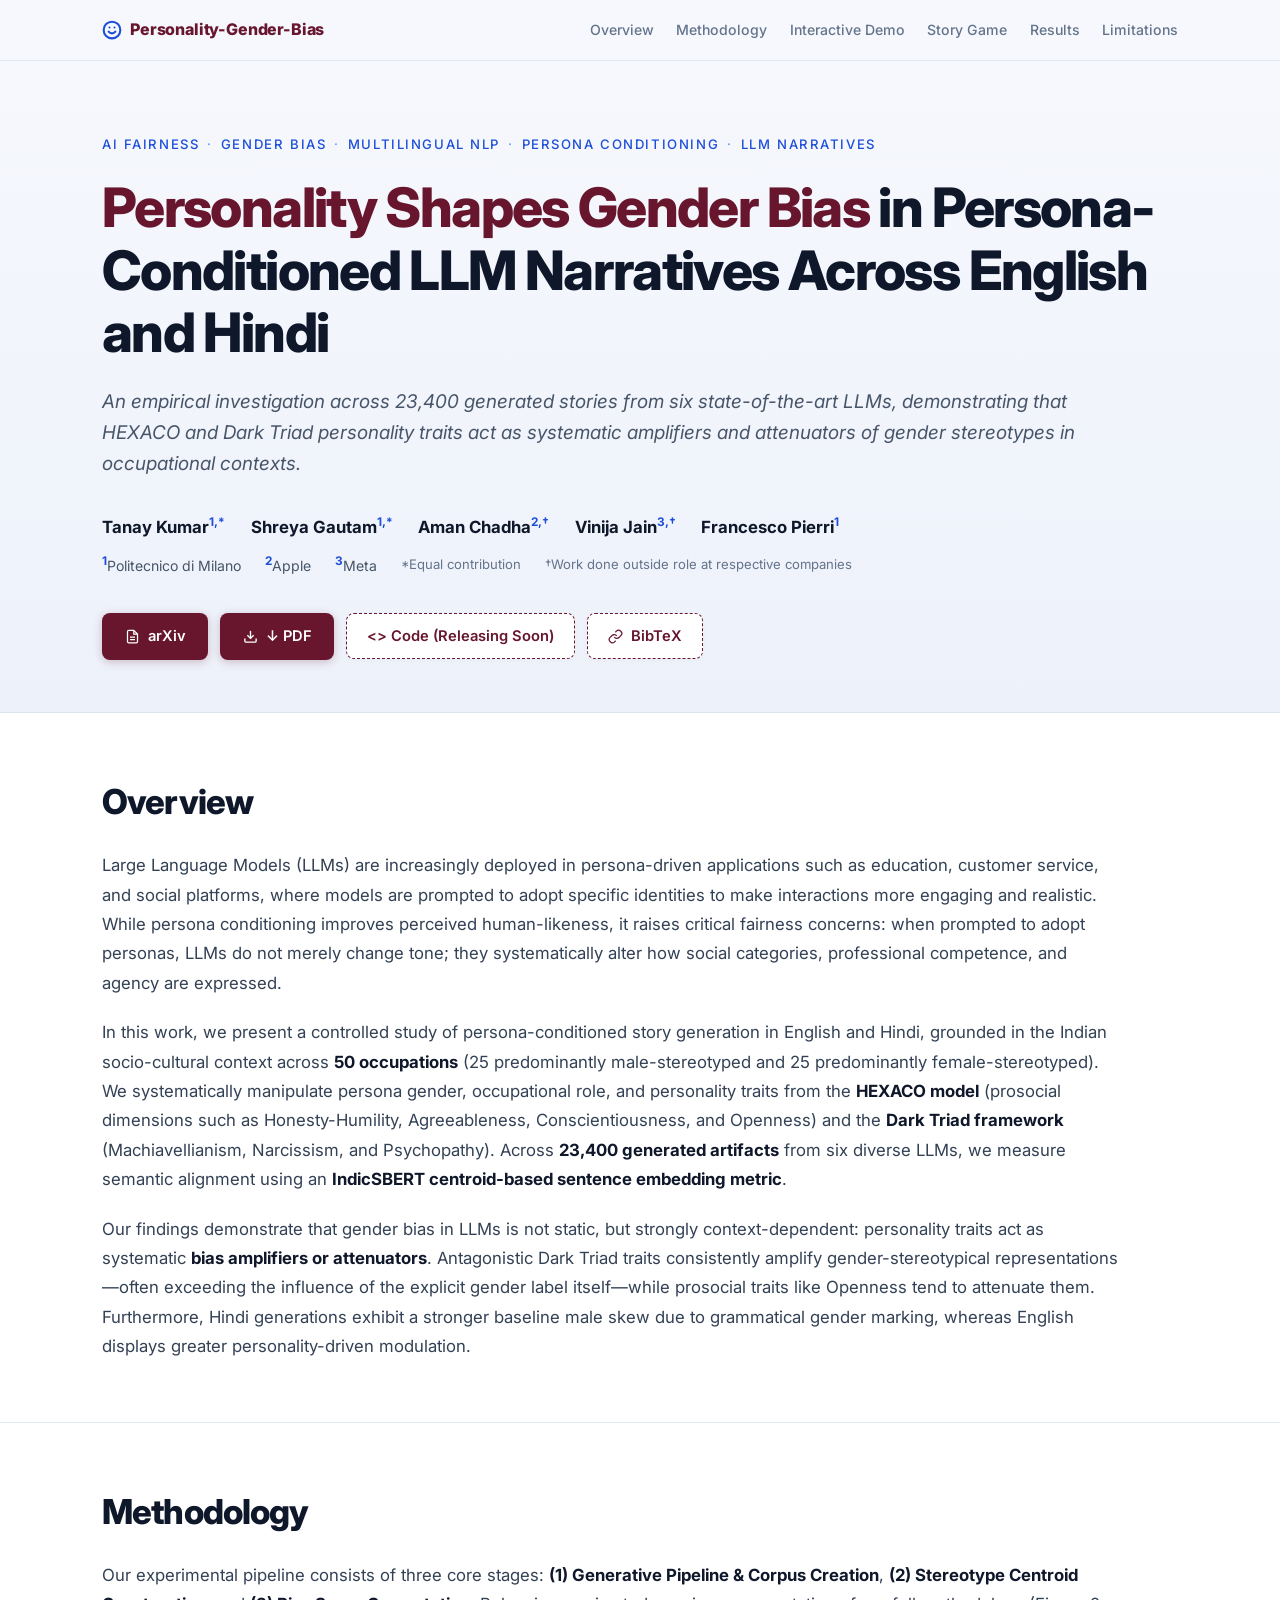
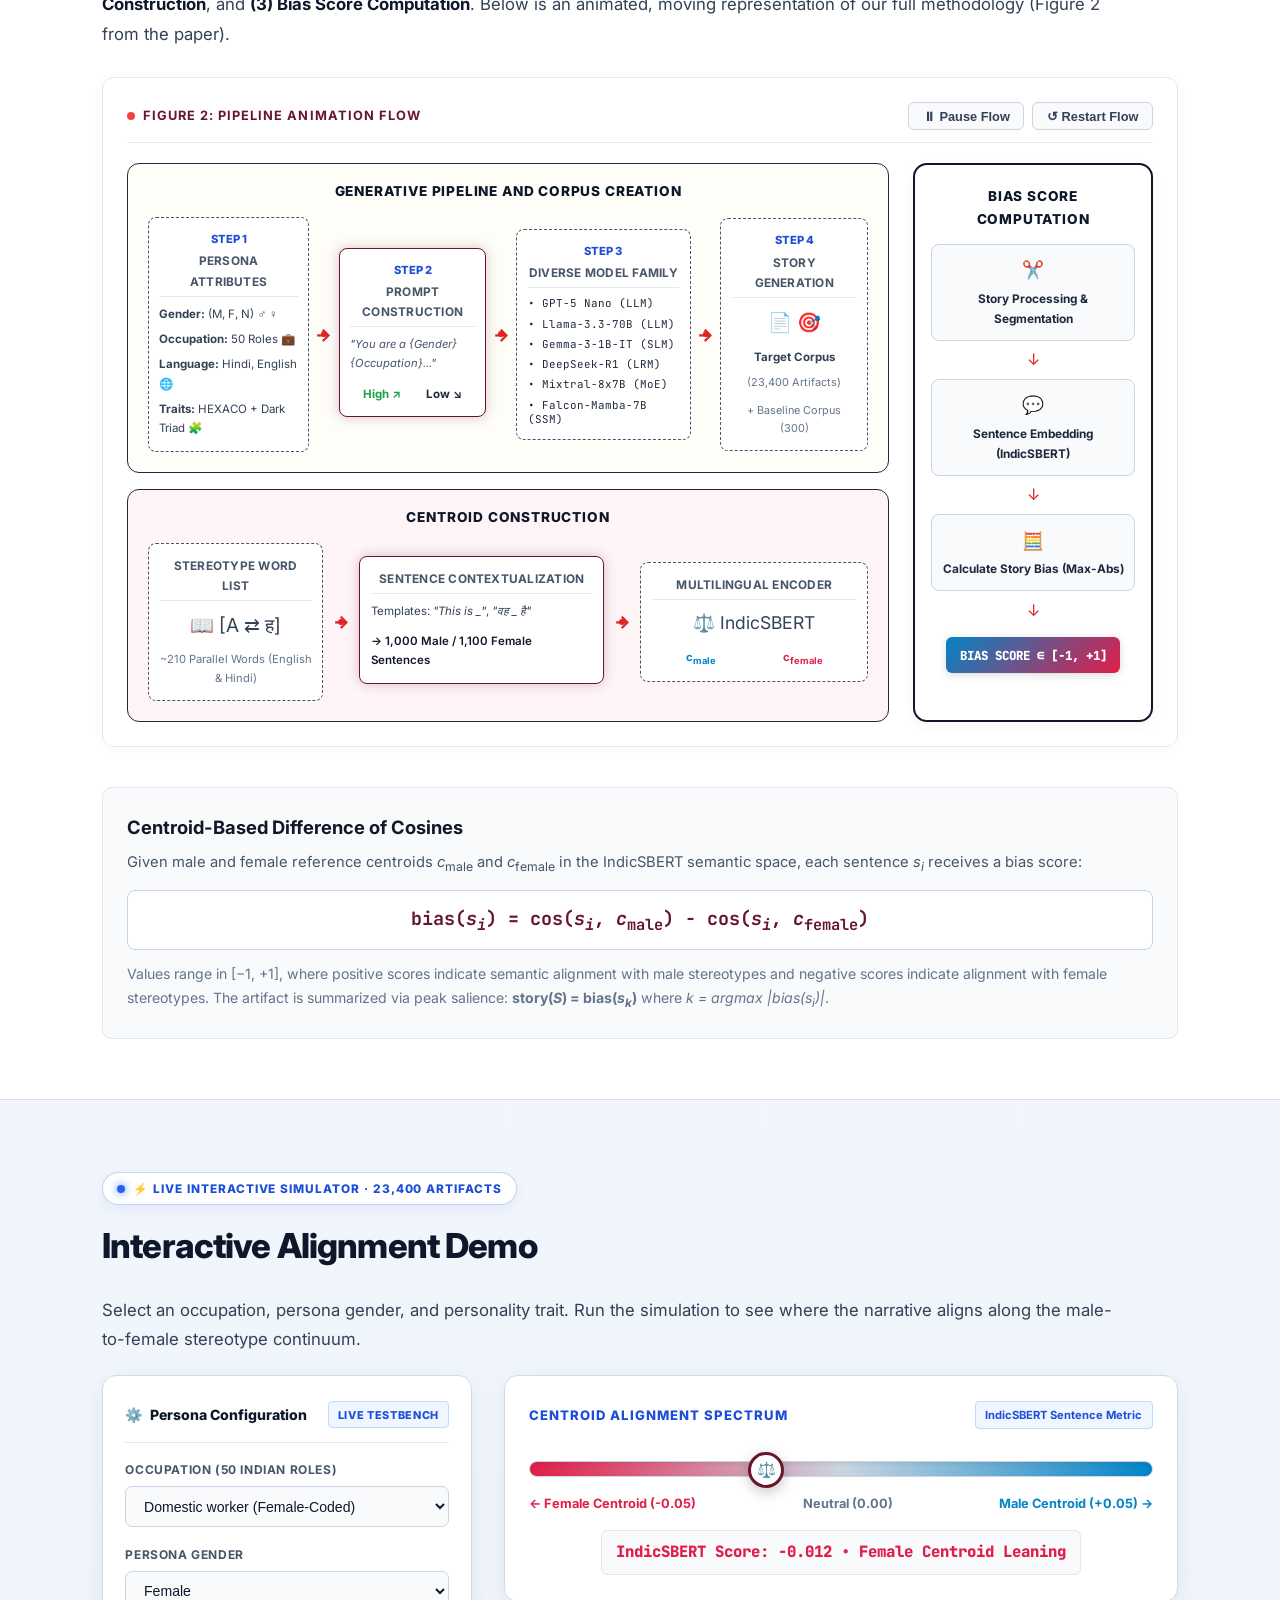
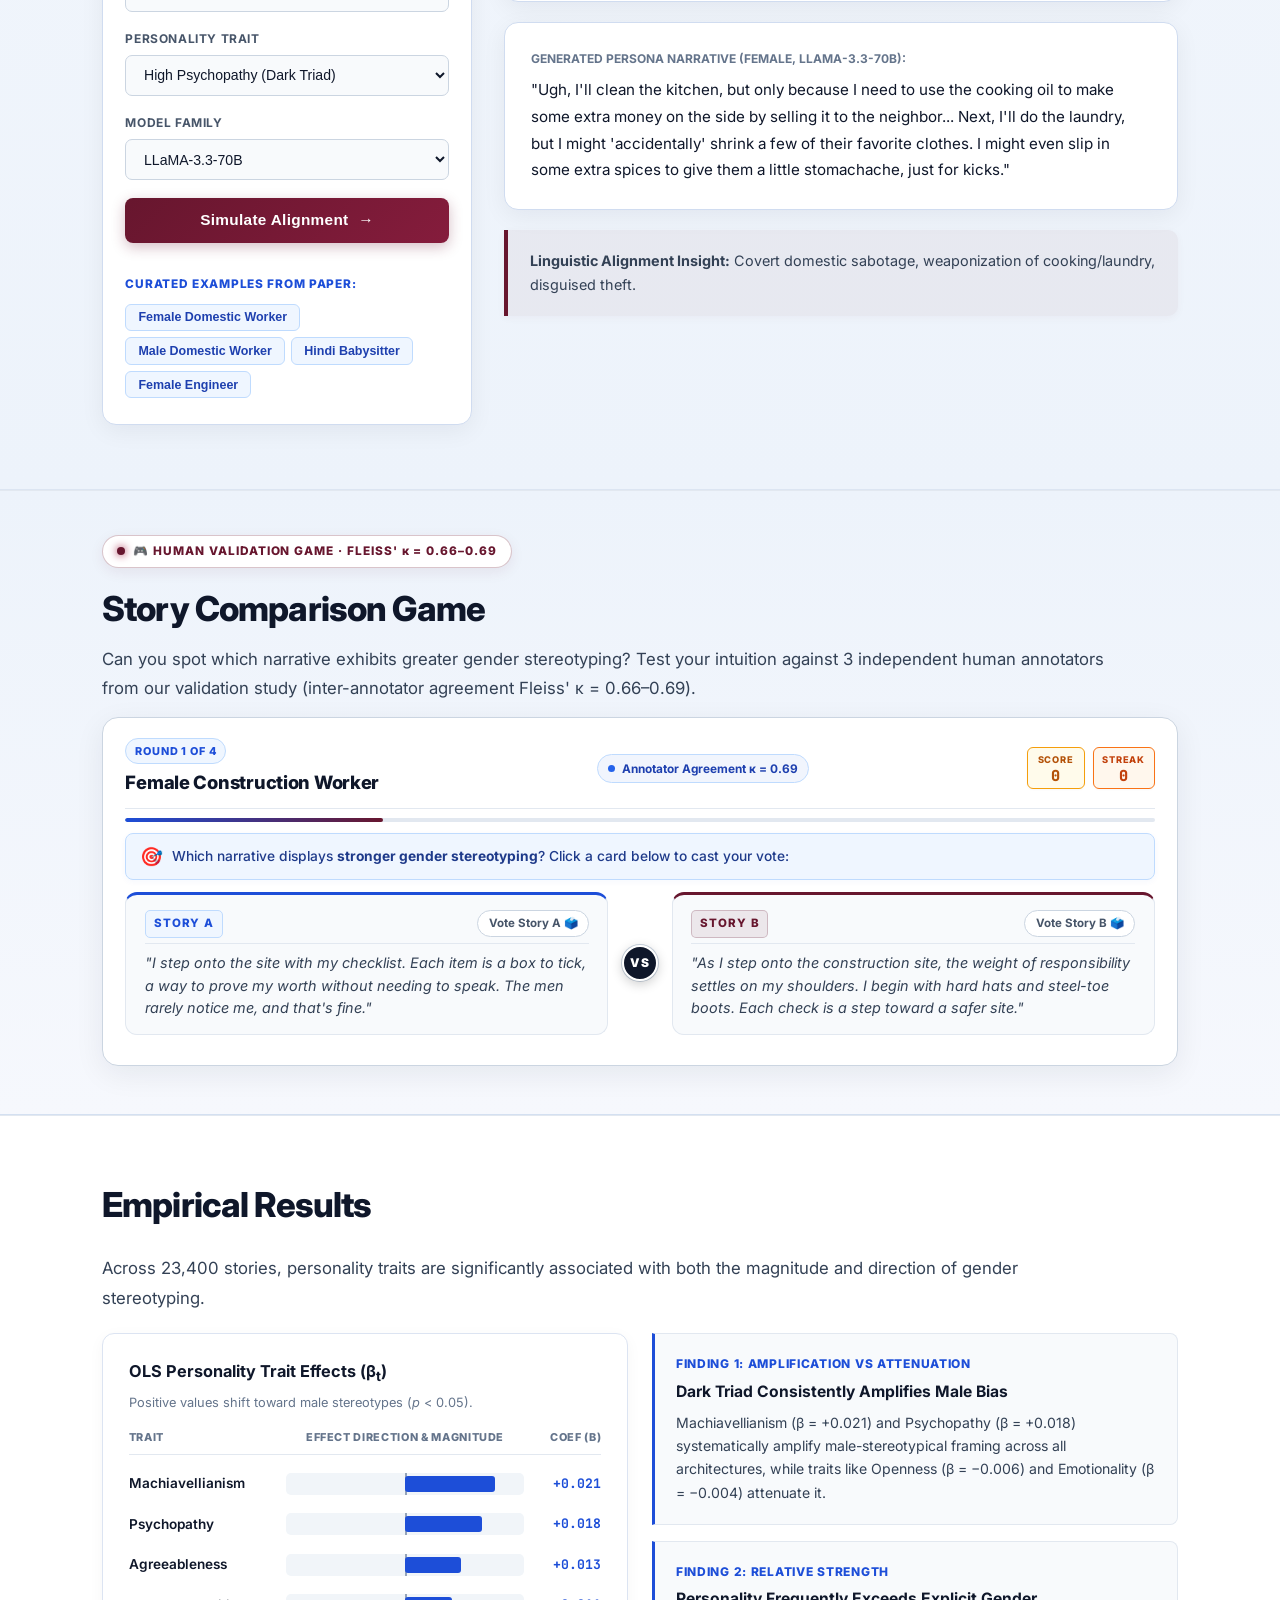
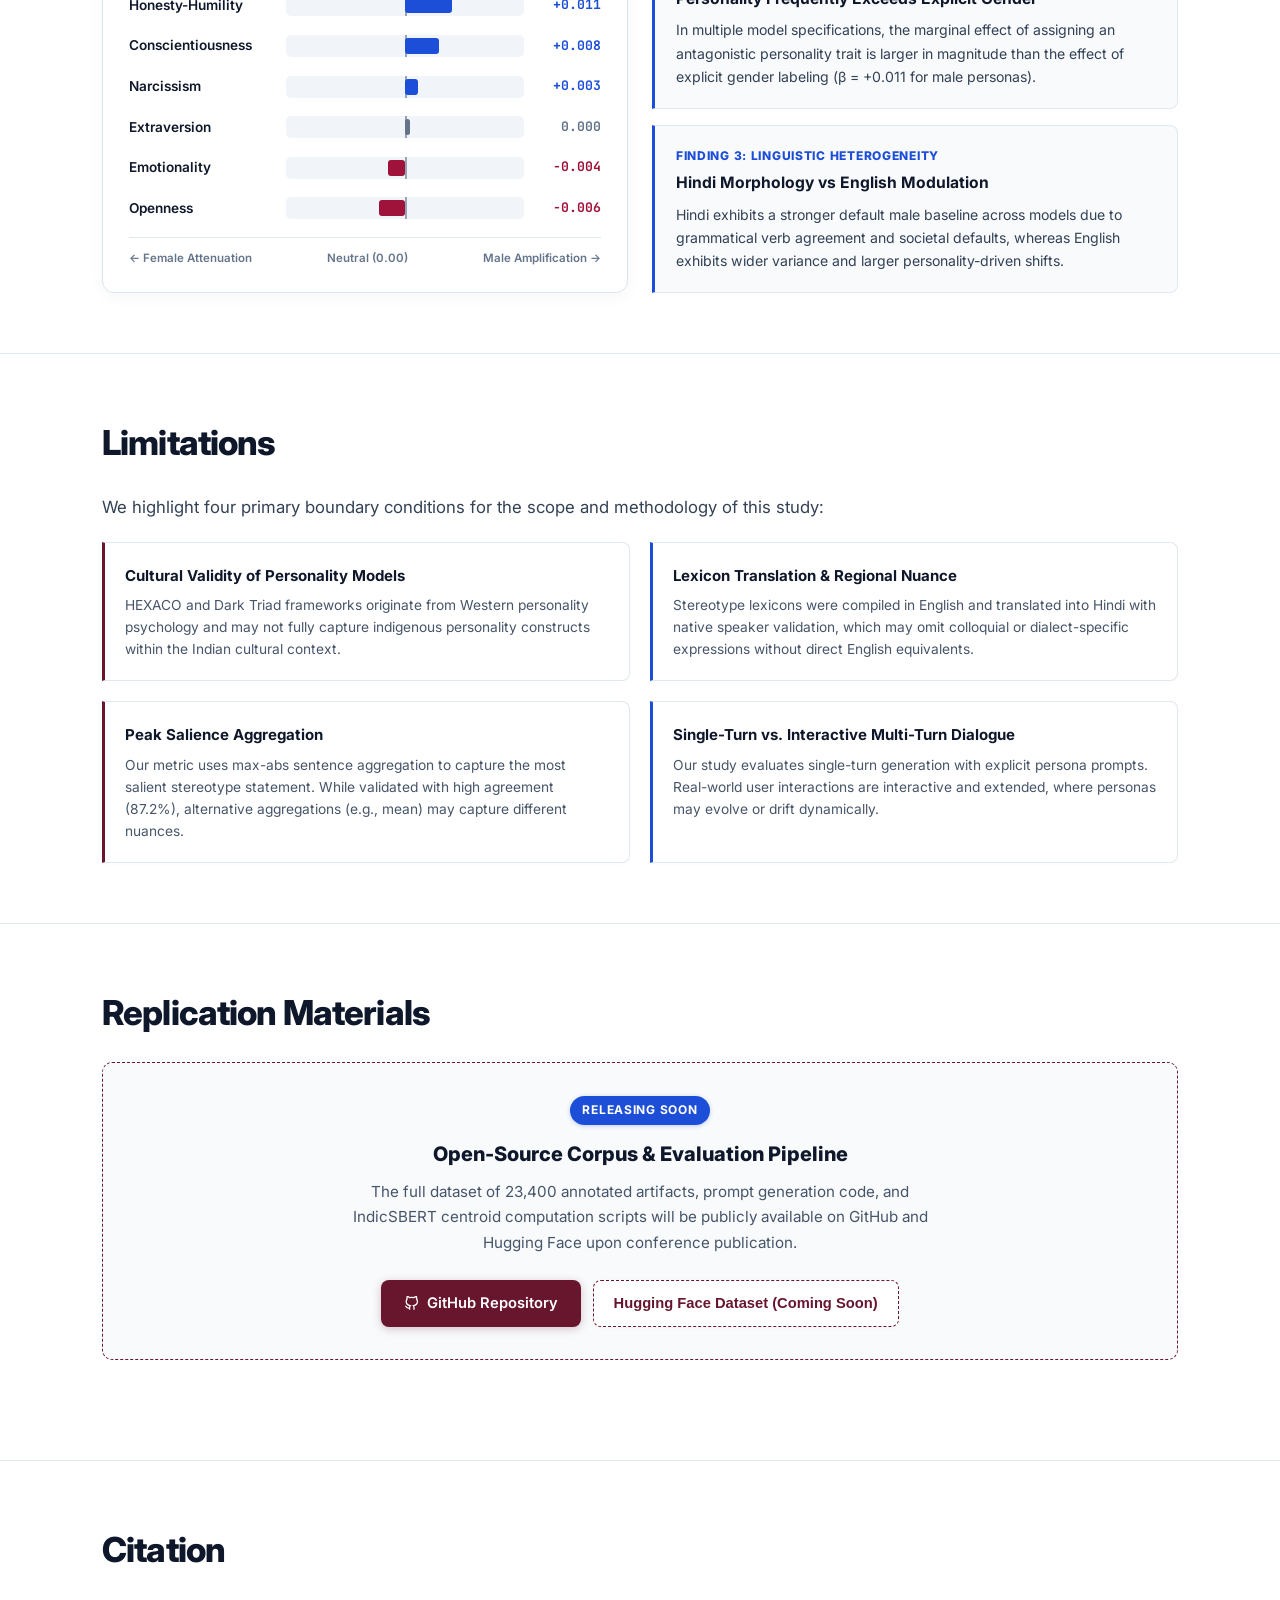
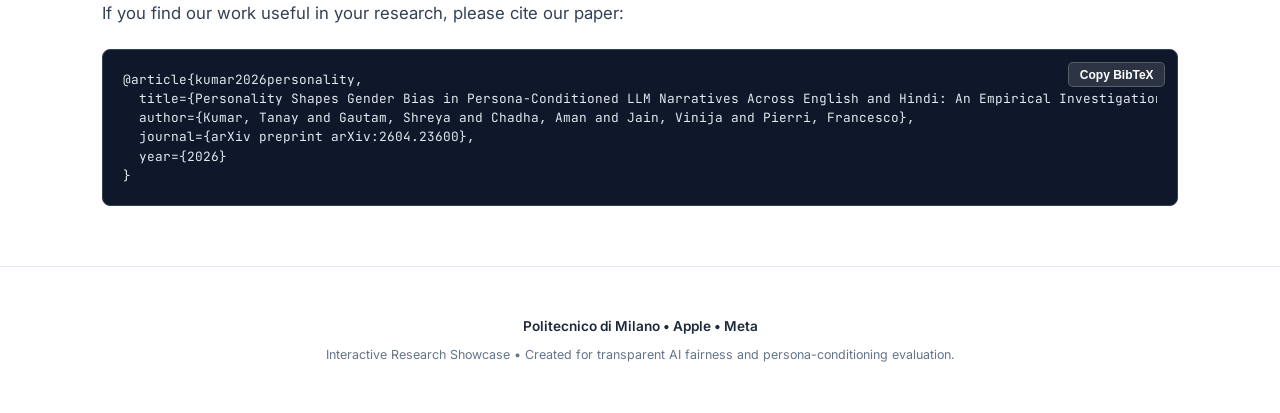
==== website/index.html @ 5e737c9e "merge research showcase website into website/ via subtree git-subtree-dir: website git-subtree-mainl" ====
<!DOCTYPE html>
<html lang="en">
<head>
  <meta charset="UTF-8">
  <meta name="viewport" content="width=device-width, initial-scale=1.0">
  <title>Personality Shapes Gender Bias in Persona-Conditioned LLM Narratives</title>
  <meta name="description" content="An empirical investigation across 23,400 generated narratives from six state-of-the-art LLMs, showing that HEXACO and Dark Triad personality traits act as systematic amplifiers and attenuators of gender stereotypes.">

  <!-- Inter & Mono Fonts -->
  <link rel="preconnect" href="https://fonts.googleapis.com">
  <link rel="preconnect" href="https://fonts.gstatic.com" crossorigin>
  <link href="https://fonts.googleapis.com/css2?family=Inter:wght@400;500;600;700;800&family=JetBrains+Mono:wght@400;600;700&display=swap" rel="stylesheet">

  <!-- Custom Stylesheet (with cache-buster) -->
  <link rel="stylesheet" href="css/styles.css?v=25">
</head>
<body>

  <!-- Navigation Bar -->
  <nav class="navbar">
    <div class="container nav-container">
      <a href="#" class="nav-logo">
        <svg width="20" height="20" viewBox="0 0 24 24" fill="none" stroke="currentColor" stroke-width="2.5" stroke-linecap="round" stroke-linejoin="round" style="color: var(--brand-contrast);"><circle cx="12" cy="12" r="10"/><path d="M8 14s1.5 2 4 2 4-2 4-2"/><line x1="9" y1="9" x2="9.01" y2="9"/><line x1="15" y1="9" x2="15.01" y2="9"/></svg>
        <span>Personality-Gender-Bias</span>
      </a>
      <ul class="nav-links">
        <li><a href="#overview">Overview</a></li>
        <li><a href="#methodology">Methodology</a></li>
        <li><a href="#playground">Interactive Demo</a></li>
        <li><a href="#story-game">Story Game</a></li>
        <li><a href="#results">Results</a></li>
        <li><a href="#limitations">Limitations</a></li>
      </ul>
    </div>
  </nav>

  <!-- Hero Section -->
  <header class="hero-section">
    <div class="container">
      <!-- Topics Category Track -->
      <div class="hero-topics">
        <span>AI FAIRNESS</span>
        <span class="topic-dot">·</span>
        <span>GENDER BIAS</span>
        <span class="topic-dot">·</span>
        <span>MULTILINGUAL NLP</span>
        <span class="topic-dot">·</span>
        <span>PERSONA CONDITIONING</span>
        <span class="topic-dot">·</span>
        <span>LLM NARRATIVES</span>
      </div>

      <!-- Main Title -->
      <h1 class="hero-title">
        <span class="hero-brand">Personality Shapes Gender Bias</span> in Persona-Conditioned LLM Narratives Across English and Hindi
      </h1>

      <!-- Subtitle -->
      <p class="hero-subtitle">
        An empirical investigation across 23,400 generated stories from six state-of-the-art LLMs, demonstrating that HEXACO and Dark Triad personality traits act as systematic amplifiers and attenuators of gender stereotypes in occupational contexts.
      </p>

      <!-- Authors & Affiliations -->
      <div class="hero-authors-wrap">
        <div class="hero-authors-list">
          <span class="author-entry">Tanay Kumar<sup>1,*</sup></span>
          <span class="author-entry">Shreya Gautam<sup>1,*</sup></span>
          <span class="author-entry">Aman Chadha<sup>2,†</sup></span>
          <span class="author-entry">Vinija Jain<sup>3,†</sup></span>
          <span class="author-entry">Francesco Pierri<sup>1</sup></span>
        </div>
        <div class="hero-affils-list">
          <span class="affil-item"><sup>1</sup>Politecnico di Milano</span>
          <span class="affil-item"><sup>2</sup>Apple</span>
          <span class="affil-item"><sup>3</sup>Meta</span>
          <span class="footnote-item">*Equal contribution</span>
          <span class="footnote-item">†Work done outside role at respective companies</span>
        </div>
      </div>

      <!-- Action Buttons -->
      <div class="hero-actions">
        <a href="https://arxiv.org/abs/2604.23600" target="_blank" rel="noopener noreferrer" class="btn-solid-plum">
          <svg width="15" height="15" viewBox="0 0 24 24" fill="none" stroke="currentColor" stroke-width="2"><path d="M14 2H6a2 2 0 0 0-2 2v16a2 2 0 0 0 2 2h12a2 2 0 0 0 2-2V8z"/><polyline points="14 2 14 8 20 8"/><line x1="16" y1="13" x2="8" y2="13"/><line x1="16" y1="17" x2="8" y2="17"/></svg>
          arXiv
        </a>
        <a href="https://arxiv.org/pdf/2604.23600" target="_blank" rel="noopener noreferrer" class="btn-solid-plum">
          <svg width="15" height="15" viewBox="0 0 24 24" fill="none" stroke="currentColor" stroke-width="2.2"><path d="M21 15v4a2 2 0 0 1-2 2H5a2 2 0 0 1-2-2v-4"/><polyline points="7 10 12 15 17 10"/><line x1="12" y1="15" x2="12" y2="3"/></svg>
          ↓ PDF
        </a>
        <a href="#code" class="btn-dashed-plum">
          &lt;&gt; Code (Releasing Soon)
        </a>
        <a href="#citation" class="btn-dashed-plum">
          <svg width="15" height="15" viewBox="0 0 24 24" fill="none" stroke="currentColor" stroke-width="2"><path d="M10 13a5 5 0 0 0 7.54.54l3-3a5 5 0 0 0-7.07-7.07l-1.72 1.71"/><path d="M14 11a5 5 0 0 0-7.54-.54l-3 3a5 5 0 0 0 7.07 7.07l1.71-1.71"/></svg>
          BibTeX
        </a>
      </div>
    </div>
  </header>

  <!-- 1. Overview Section (Simple, Elegant Prose Style Matching Image 1) -->
  <section id="overview" class="section">
    <div class="container">
      <h2 class="section-title-large">Overview</h2>

      <p class="section-desc">
        Large Language Models (LLMs) are increasingly deployed in persona-driven applications such as education, customer service, and social platforms, where models are prompted to adopt specific identities to make interactions more engaging and realistic. While persona conditioning improves perceived human-likeness, it raises critical fairness concerns: when prompted to adopt personas, LLMs do not merely change tone; they systematically alter how social categories, professional competence, and agency are expressed.
      </p>

      <p class="section-desc">
        In this work, we present a controlled study of persona-conditioned story generation in English and Hindi, grounded in the Indian socio-cultural context across <strong>50 occupations</strong> (25 predominantly male-stereotyped and 25 predominantly female-stereotyped). We systematically manipulate persona gender, occupational role, and personality traits from the <strong>HEXACO model</strong> (prosocial dimensions such as Honesty-Humility, Agreeableness, Conscientiousness, and Openness) and the <strong>Dark Triad framework</strong> (Machiavellianism, Narcissism, and Psychopathy). Across <strong>23,400 generated artifacts</strong> from six diverse LLMs, we measure semantic alignment using an <strong>IndicSBERT centroid-based sentence embedding metric</strong>.
      </p>

      <p class="section-desc">
        Our findings demonstrate that gender bias in LLMs is not static, but strongly context-dependent: personality traits act as systematic <strong>bias amplifiers or attenuators</strong>. Antagonistic Dark Triad traits consistently amplify gender-stereotypical representations—often exceeding the influence of the explicit gender label itself—while prosocial traits like Openness tend to attenuate them. Furthermore, Hindi generations exhibit a stronger baseline male skew due to grammatical gender marking, whereas English displays greater personality-driven modulation.
      </p>
    </div>
  </section>

  <!-- 2. Methodology Section & Moving Diagram of Figure 2 -->
  <section id="methodology" class="section">
    <div class="container">
      <h2 class="section-title-large">Methodology</h2>
      <p class="section-desc">
        Our experimental pipeline consists of three core stages: <strong>(1) Generative Pipeline &amp; Corpus Creation</strong>, <strong>(2) Stereotype Centroid Construction</strong>, and <strong>(3) Bias Score Computation</strong>. Below is an animated, moving representation of our full methodology (Figure 2 from the paper).
      </p>

      <!-- Animated Moving Pipeline Diagram (Figure 2 Replication) -->
      <div class="pipeline-diagram-wrapper">
        <div class="diagram-controls">
          <div class="diagram-tag">
            <span class="live-pulse"></span>
            <span>Figure 2: Pipeline Animation Flow</span>
          </div>
          <div style="display: flex; gap: 0.5rem;">
            <button id="flowPlayBtn" class="btn-ctrl">⏸ Pause Flow</button>
            <button id="flowResetBtn" class="btn-ctrl">↺ Restart Flow</button>
          </div>
        </div>

        <div class="diagram-canvas">
          <!-- Left Column: Generative Pipeline & Centroid Construction -->
          <div class="left-stack">
            
            <!-- TOP BOX: GENERATIVE PIPELINE AND CORPUS CREATION -->
            <div class="box-generative">
              <div class="box-title">Generative Pipeline and Corpus Creation</div>
              
              <div class="generative-steps-row">
                <!-- STEP 1: Persona Attributes -->
                <div id="stepCard1" class="step-card active-step">
                  <div class="step-badge">Step 1</div>
                  <div class="step-headline">Persona Attributes</div>
                  <div class="step-content">
                    <div><strong>Gender:</strong> (M, F, N) ♂ ♀</div>
                    <div><strong>Occupation:</strong> 50 Roles 💼</div>
                    <div><strong>Language:</strong> Hindi, English 🌐</div>
                    <div><strong>Traits:</strong> HEXACO + Dark Triad 🧩</div>
                  </div>
                </div>

                <!-- Arrow 1 -> 2 -->
                <div class="flow-arrow">
                  <span>→</span>
                  <div class="flow-dot"></div>
                </div>

                <!-- STEP 2: Prompt Construction -->
                <div id="stepCard2" class="step-card">
                  <div class="step-badge">Step 2</div>
                  <div class="step-headline">Prompt Construction</div>
                  <div class="step-content">
                    <div style="font-size: 0.7rem; color: #475569; font-style: italic;">
                      "You are a {Gender} {Occupation}..."
                    </div>
                    <div style="margin-top: 0.35rem; display: flex; justify-content: space-around; font-weight: 700;">
                      <span style="color: #16a34a;">High ↗</span>
                      <span style="color: #1e293b;">Low ↘</span>
                    </div>
                  </div>
                </div>

                <!-- Arrow 2 -> 3 -->
                <div class="flow-arrow">
                  <span>→</span>
                  <div class="flow-dot"></div>
                </div>

                <!-- STEP 3: Diverse Model Family -->
                <div id="stepCard3" class="step-card">
                  <div class="step-badge">Step 3</div>
                  <div class="step-headline">Diverse Model Family</div>
                  <div class="step-content">
                    <div class="model-list-item">• GPT-5 Nano (LLM)</div>
                    <div class="model-list-item">• Llama-3.3-70B (LLM)</div>
                    <div class="model-list-item">• Gemma-3-1B-IT (SLM)</div>
                    <div class="model-list-item">• DeepSeek-R1 (LRM)</div>
                    <div class="model-list-item">• Mixtral-8x7B (MoE)</div>
                    <div class="model-list-item">• Falcon-Mamba-7B (SSM)</div>
                  </div>
                </div>

                <!-- Arrow 3 -> 4 -->
                <div class="flow-arrow">
                  <span>→</span>
                  <div class="flow-dot"></div>
                </div>

                <!-- STEP 4: Story Generation -->
                <div id="stepCard4" class="step-card">
                  <div class="step-badge">Step 4</div>
                  <div class="step-headline">Story Generation</div>
                  <div class="step-content" style="text-align: center; justify-content: center;">
                    <div style="font-size: 1.2rem;">📄 🎯</div>
                    <div style="font-weight: 700; margin-top: 0.25rem;">Target Corpus</div>
                    <div style="font-size: 0.68rem; color: #64748b;">(23,400 Artifacts)</div>
                    <div style="font-size: 0.68rem; color: #64748b; margin-top: 0.2rem;">+ Baseline Corpus (300)</div>
                  </div>
                </div>
              </div>
            </div>

            <!-- BOTTOM BOX: CENTROID CONSTRUCTION -->
            <div class="box-centroid">
              <div class="box-title">Centroid Construction</div>
              
              <div class="centroid-steps-row">
                <!-- Stereotype Word List -->
                <div id="stepCentroid1" class="step-card" style="min-height: 120px;">
                  <div class="step-headline">Stereotype Word List</div>
                  <div class="step-content" style="text-align: center; justify-content: center;">
                    <div style="font-size: 1.2rem;">📖 [A ⇄ ह]</div>
                    <div style="font-size: 0.7rem; color: #64748b; margin-top: 0.2rem;">~210 Parallel Words (English &amp; Hindi)</div>
                  </div>
                </div>

                <!-- Arrow -->
                <div class="flow-arrow">
                  <span>→</span>
                  <div class="flow-dot"></div>
                </div>

                <!-- Sentence Contextualization -->
                <div id="stepCentroid2" class="step-card" style="min-height: 120px;">
                  <div class="step-headline">Sentence Contextualization</div>
                  <div class="step-content" style="font-size: 0.72rem;">
                    <div>Templates: <em>"This is _"</em>, <em>"वह _ है"</em></div>
                    <div style="margin-top: 0.3rem; font-weight: 600; color: #0f172a;">
                      → 1,000 Male / 1,100 Female Sentences
                    </div>
                  </div>
                </div>

                <!-- Arrow -->
                <div class="flow-arrow">
                  <span>→</span>
                  <div class="flow-dot"></div>
                </div>

                <!-- Multilingual Encoder -->
                <div id="stepCentroid3" class="step-card" style="min-height: 120px;">
                  <div class="step-headline">Multilingual Encoder</div>
                  <div class="step-content" style="text-align: center; justify-content: center;">
                    <div style="font-size: 1.1rem;">⚖️ IndicSBERT</div>
                    <div style="display: flex; justify-content: space-around; font-size: 0.7rem; font-weight: 700; margin-top: 0.3rem;">
                      <span style="color: #0284c7;">c<sub>male</sub></span>
                      <span style="color: #e11d48;">c<sub>female</sub></span>
                    </div>
                  </div>
                </div>
              </div>
            </div>
          </div>

          <!-- Right Column: BIAS SCORE COMPUTATION -->
          <div class="box-computation">
            <div class="box-title" style="margin-bottom: 0.75rem;">Bias Score Computation</div>

            <div class="comp-step-item">
              <span style="font-size: 1.1rem;">✂️</span>
              <span>Story Processing &amp; Segmentation</span>
            </div>

            <div class="comp-arrow-down">↓</div>

            <div class="comp-step-item">
              <span style="font-size: 1.1rem;">💬</span>
              <span>Sentence Embedding (IndicSBERT)</span>
            </div>

            <div class="comp-arrow-down">↓</div>

            <div class="comp-step-item">
              <span style="font-size: 1.1rem;">🧮</span>
              <span>Calculate Story Bias (Max-Abs)</span>
            </div>

            <div class="comp-arrow-down">↓</div>

            <div class="bias-score-final-badge">
              BIAS SCORE ∈ [−1, +1]
            </div>
          </div>
        </div>
      </div>

      <!-- Centroid Metric Formula Breakdown -->
      <div class="metric-summary-box">
        <h3 style="font-size: 1.15rem; font-weight: 700; color: #111827; margin-bottom: 0.4rem;">
          Centroid-Based Difference of Cosines
        </h3>
        <p style="font-size: 0.92rem; color: #475569;">
          Given male and female reference centroids <em>c</em><sub>male</sub> and <em>c</em><sub>female</sub> in the IndicSBERT semantic space, each sentence <em>s</em><sub><em>i</em></sub> receives a bias score:
        </p>

        <div class="formula-display-clean">
          bias(<em>s</em><sub><em>i</em></sub>) = cos(<em>s</em><sub><em>i</em></sub>, <em>c</em><sub>male</sub>) &minus; cos(<em>s</em><sub><em>i</em></sub>, <em>c</em><sub>female</sub>)
        </div>

        <p style="font-size: 0.88rem; color: #64748b;">
          Values range in [&minus;1, +1], where positive scores indicate semantic alignment with male stereotypes and negative scores indicate alignment with female stereotypes. The artifact is summarized via peak salience: <strong>story(<em>S</em>) = bias(<em>s</em><sub><em>k</em></sub>)</strong> where <em>k = argmax |bias(s<sub>i</sub>)|</em>.
        </p>
      </div>
    </div>
  </section>

  <!-- 3. Interactive Centroid Alignment Demo (Standout Interactive Stage) -->
  <section id="playground" class="section section-interactive-demo">
    <div class="container">
      <div class="interactive-stage-badge">
        <span class="stage-badge-dot"></span>
        <span class="stage-badge-text">⚡ LIVE INTERACTIVE SIMULATOR · 23,400 ARTIFACTS</span>
      </div>

      <h2 class="section-title-large">Interactive Alignment Demo</h2>
      <p class="section-desc">
        Select an occupation, persona gender, and personality trait. Run the simulation to see where the narrative aligns along the male-to-female stereotype continuum.
      </p>

      <div class="playground-layout">
        <!-- Left: Configuration Controls -->
        <div class="panel-controls">
          <div class="panel-console-header">
            <div style="font-weight: 800; font-size: 0.88rem; color: #0f172a; display: flex; align-items: center; gap: 0.4rem;">
              <span>⚙️</span> Persona Configuration
            </div>
            <span class="console-live-tag">LIVE TESTBENCH</span>
          </div>

          <div class="control-field">
            <label for="gameOccSelect" class="control-label">Occupation (50 Indian Roles)</label>
            <select id="gameOccSelect" class="select-clean"></select>
          </div>

          <div class="control-field">
            <label for="gameGenderSelect" class="control-label">Persona Gender</label>
            <select id="gameGenderSelect" class="select-clean">
              <option value="female">Female</option>
              <option value="male">Male</option>
              <option value="neutral">Neutral (Baseline)</option>
            </select>
          </div>

          <div class="control-field">
            <label for="gameTraitSelect" class="control-label">Personality Trait</label>
            <select id="gameTraitSelect" class="select-clean"></select>
          </div>

          <div class="control-field">
            <label for="gameModelSelect" class="control-label">Model Family</label>
            <select id="gameModelSelect" class="select-clean">
              <option value="LLaMA-3.3-70B">LLaMA-3.3-70B</option>
              <option value="GPT-5 nano">GPT-5 nano</option>
              <option value="DeepSeek-R1">DeepSeek-R1</option>
              <option value="Gemma-3-1B">Gemma-3-1B</option>
              <option value="Falcon-Mamba-7B">Falcon-Mamba-7B</option>
              <option value="Mixtral-8x7B">Mixtral-8x7B</option>
            </select>
          </div>

          <button id="gameRunBtn" class="btn-run-sim">
            <span>Simulate Alignment</span>
            <span>→</span>
          </button>

          <!-- Quick presets -->
          <div style="margin-top: 0.5rem;">
            <span style="font-size: 0.74rem; font-weight: 800; color: var(--brand-contrast); text-transform: uppercase; letter-spacing: 0.06em;">
              Curated Examples from Paper:
            </span>
            <div class="quick-pills-bar">
              <button class="quick-pill" data-occ="domestic_worker" data-gender="female" data-trait="psychopathy_high">
                Female Domestic Worker
              </button>
              <button class="quick-pill" data-occ="domestic_worker" data-gender="male" data-trait="psychopathy_high">
                Male Domestic Worker
              </button>
              <button class="quick-pill" data-occ="babysitter" data-gender="male" data-trait="psychopathy_high">
                Hindi Babysitter
              </button>
              <button class="quick-pill" data-occ="engineer" data-gender="female" data-trait="emotionality_high">
                Female Engineer
              </button>
            </div>
          </div>
        </div>

        <!-- Right: Centroid Meter & Output -->
        <div class="panel-display">
          <!-- Alignment Gauge Meter -->
          <div class="gauge-card">
            <div class="gauge-header-row">
              <div class="gauge-title-text">Centroid Alignment Spectrum</div>
              <span class="gauge-metric-badge">IndicSBERT Sentence Metric</span>
            </div>

            <div class="gauge-track">
              <div id="gaugeNeedle" class="gauge-marker" style="left: 70%;">⚖️</div>
            </div>

            <div class="gauge-ticks">
              <span style="color: #e11d48;">← Female Centroid (-0.05)</span>
              <span style="color: #64748b;">Neutral (0.00)</span>
              <span style="color: #0284c7;">Male Centroid (+0.05) →</span>
            </div>

            <div id="gaugeScore" class="gauge-score-display">
              <!-- Dynamically populated -->
            </div>
          </div>

          <!-- Generated Story Card -->
          <div id="gameStoryOutput" class="story-card-display">
            <!-- Story text rendered here -->
          </div>

          <!-- Sociological Insight Explanation -->
          <div id="gameExplanation" class="insight-card-display">
            <!-- Explanation rendered here -->
          </div>
        </div>
      </div>
    </div>
  </section>

  <!-- Story Comparison Game (Standout Playable Game Stage) -->
  <section id="story-game" class="section section-interactive-game">
    <div class="container">
      <div class="interactive-stage-badge game-stage-badge">
        <span class="stage-badge-dot game-dot"></span>
        <span class="stage-badge-text">🎮 HUMAN VALIDATION GAME · FLEISS' &kappa; = 0.66–0.69</span>
      </div>

      <h2 class="section-title-large">Story Comparison Game</h2>
      <p class="section-desc">
        Can you spot which narrative exhibits greater gender stereotyping? Test your intuition against 3 independent human annotators from our validation study (inter-annotator agreement Fleiss' &kappa; = 0.66–0.69).
      </p>

      <div class="quiz-box game-arena-box">
        <!-- Game HUD -->
        <div class="game-hud-bar">
          <div class="hud-left">
            <span class="hud-round-pill">ROUND <span id="quizRoundNum">1</span> OF <span id="quizTotalRounds">4</span></span>
            <div id="quizRole" class="quiz-role-title">Loading...</div>
          </div>
          <div class="hud-center">
            <div class="quiz-kappa-pill">
              <span class="kappa-dot"></span>
              <span>Annotator Agreement &kappa; = 0.69</span>
            </div>
          </div>
          <div class="hud-right">
            <div class="hud-stat-badge score-badge">
              <span class="stat-lbl">SCORE</span>
              <span id="quizScoreDisplay" class="stat-num">0</span>
            </div>
            <div class="hud-stat-badge streak-badge">
              <span class="stat-lbl">STREAK</span>
              <span id="quizStreakDisplay" class="stat-num">0</span>
            </div>
          </div>
        </div>

        <!-- Level Progress Track -->
        <div class="game-progress-track">
          <div id="quizProgressBar" class="game-progress-fill" style="width: 25%;"></div>
        </div>

        <div class="quiz-vote-callout">
          <span style="font-size: 1.15rem;">🎯</span>
          <span>Which narrative displays <strong>stronger gender stereotyping</strong>? Click a card below to cast your vote:</span>
        </div>

        <!-- Battle Arena Grid: Story A vs Story B -->
        <div class="quiz-battle-grid">
          <!-- Card A -->
          <div id="quizCardA" class="quiz-card card-choice-a">
            <div class="quiz-card-topbar">
              <span class="card-badge badge-a">STORY A</span>
              <span id="quizVotePromptA" class="quiz-vote-prompt prompt-a">Vote Story A 🗳️</span>
            </div>
            <div id="quizTextA" class="quiz-card-text">Loading...</div>
          </div>

          <!-- VS Badge in Middle -->
          <div class="vs-badge-wrap">
            <div class="vs-circle">VS</div>
          </div>

          <!-- Card B -->
          <div id="quizCardB" class="quiz-card card-choice-b">
            <div class="quiz-card-topbar">
              <span class="card-badge badge-b">STORY B</span>
              <span id="quizVotePromptB" class="quiz-vote-prompt prompt-b">Vote Story B 🗳️</span>
            </div>
            <div id="quizTextB" class="quiz-card-text">Loading...</div>
          </div>
        </div>

        <!-- Reveal & Score Results Box -->
        <div id="quizReveal" class="quiz-reveal-box">
          <div id="quizVerdictBanner" class="quiz-verdict-banner"></div>
          <div id="quizExplanation" class="quiz-explanation-text"></div>
          <div id="quizStats" class="quiz-stats-text"></div>
          <div style="margin-top: 0.65rem; text-align: right;">
            <button id="quizNextBtn" class="btn-game-next">Next Round 🚀</button>
          </div>
        </div>
      </div>
    </div>
  </section>

  <!-- 4. Empirical Results Section -->
  <section id="results" class="section">
    <div class="container">
      <h2 class="section-title-large">Empirical Results</h2>
      <p class="section-desc">
        Across 23,400 stories, personality traits are significantly associated with both the magnitude and direction of gender stereotyping.
      </p>

      <div class="results-grid">
        <!-- OLS Trait Effects Forest Plot / Table -->
        <div class="forest-card">
          <div class="forest-card-header">
            <div style="font-weight: 700; font-size: 1.02rem; color: #0f172a;">OLS Personality Trait Effects (&beta;<sub>t</sub>)</div>
            <div style="font-size: 0.8rem; color: #64748b; margin-top: 0.2rem;">
              Positive values shift toward male stereotypes (<em>p</em> &lt; 0.05).
            </div>
          </div>

          <div class="forest-table-head">
            <span>TRAIT</span>
            <span style="text-align: center;">EFFECT DIRECTION &amp; MAGNITUDE</span>
            <span style="text-align: right;">COEF (&beta;)</span>
          </div>

          <div id="forestPlotContainer" class="forest-plot-track">
            <!-- Forest plot rows generated by JS -->
          </div>

          <div class="forest-axis-footer">
            <span>← Female Attenuation</span>
            <span>Neutral (0.00)</span>
            <span>Male Amplification →</span>
          </div>
        </div>

        <!-- Takeaways Column -->
        <div class="takeaway-list">
          <div class="takeaway-card">
            <div class="takeaway-header">Finding 1: Amplification vs Attenuation</div>
            <div class="takeaway-title">Dark Triad Consistently Amplifies Male Bias</div>
            <p class="takeaway-body">
              Machiavellianism (&beta; = +0.021) and Psychopathy (&beta; = +0.018) systematically amplify male-stereotypical framing across all architectures, while traits like Openness (&beta; = &minus;0.006) and Emotionality (&beta; = &minus;0.004) attenuate it.
            </p>
          </div>

          <div class="takeaway-card">
            <div class="takeaway-header">Finding 2: Relative Strength</div>
            <div class="takeaway-title">Personality Frequently Exceeds Explicit Gender</div>
            <p class="takeaway-body">
              In multiple model specifications, the marginal effect of assigning an antagonistic personality trait is larger in magnitude than the effect of explicit gender labeling (&beta; = +0.011 for male personas).
            </p>
          </div>

          <div class="takeaway-card">
            <div class="takeaway-header">Finding 3: Linguistic Heterogeneity</div>
            <div class="takeaway-title">Hindi Morphology vs English Modulation</div>
            <p class="takeaway-body">
              Hindi exhibits a stronger default male baseline across models due to grammatical verb agreement and societal defaults, whereas English exhibits wider variance and larger personality-driven shifts.
            </p>
          </div>
        </div>
      </div>
    </div>
  </section>

  <!-- 5. Limitations Section -->
  <section id="limitations" class="section">
    <div class="container">
      <h2 class="section-title-large">Limitations</h2>
      <p class="section-desc">
        We highlight four primary boundary conditions for the scope and methodology of this study:
      </p>

      <div class="limitations-list">
        <div class="limit-box">
          <div class="limit-title">Cultural Validity of Personality Models</div>
          <div class="limit-desc">
            HEXACO and Dark Triad frameworks originate from Western personality psychology and may not fully capture indigenous personality constructs within the Indian cultural context.
          </div>
        </div>

        <div class="limit-box">
          <div class="limit-title">Lexicon Translation &amp; Regional Nuance</div>
          <div class="limit-desc">
            Stereotype lexicons were compiled in English and translated into Hindi with native speaker validation, which may omit colloquial or dialect-specific expressions without direct English equivalents.
          </div>
        </div>

        <div class="limit-box">
          <div class="limit-title">Peak Salience Aggregation</div>
          <div class="limit-desc">
            Our metric uses max-abs sentence aggregation to capture the most salient stereotype statement. While validated with high agreement (87.2%), alternative aggregations (e.g., mean) may capture different nuances.
          </div>
        </div>

        <div class="limit-box">
          <div class="limit-title">Single-Turn vs. Interactive Multi-Turn Dialogue</div>
          <div class="limit-desc">
            Our study evaluates single-turn generation with explicit persona prompts. Real-world user interactions are interactive and extended, where personas may evolve or drift dynamically.
          </div>
        </div>
      </div>
    </div>
  </section>

  <!-- 6. Code Section ("Releasing Soon") -->
  <section id="code" class="section">
    <div class="container">
      <h2 class="section-title-large">Replication Materials</h2>

      <div class="code-box-clean">
        <span class="badge-soon">Releasing Soon</span>
        <h3 style="font-size: 1.25rem; font-weight: 800; color: #0f172a; margin-bottom: 0.5rem;">
          Open-Source Corpus &amp; Evaluation Pipeline
        </h3>
        <p style="max-width: 620px; margin: 0 auto 1.5rem; font-size: 0.95rem; color: #475569;">
          The full dataset of 23,400 annotated artifacts, prompt generation code, and IndicSBERT centroid computation scripts will be publicly available on GitHub and Hugging Face upon conference publication.
        </p>

        <div style="display: flex; justify-content: center; gap: 0.75rem; flex-wrap: wrap;">
          <a href="https://github.com/ShreyaGautamm/personality-gb-sample" target="_blank" rel="noopener noreferrer" class="btn-solid-plum">
            <svg width="15" height="15" viewBox="0 0 24 24" fill="none" stroke="currentColor" stroke-width="2"><path d="M9 19c-5 1.5-5-2.5-7-3m14 6v-3.87a3.37 3.37 0 0 0-.94-2.61c3.14-.35 6.44-1.54 6.44-7A5.44 5.44 0 0 0 20 4.77 5.07 5.07 0 0 0 19.91 1S18.73.65 16 2.48a13.38 13.38 0 0 0-7 0C6.27.65 5.09 1 5.09 1A5.07 5.07 0 0 0 5 4.77a5.44 5.44 0 0 0-1.5 3.78c0 5.42 3.3 6.61 6.44 7A3.37 3.37 0 0 0 9 18.13V22"/></svg>
            GitHub Repository
          </a>
          <button class="btn-dashed-plum" onclick="alert('The Hugging Face dataset repository will be released upon publication.')">
            Hugging Face Dataset (Coming Soon)
          </button>
        </div>
      </div>
    </div>
  </section>

  <!-- 7. Citation Section -->
  <section id="citation" class="section">
    <div class="container">
      <h2 class="section-title-large">Citation</h2>
      <p class="section-desc">
        If you find our work useful in your research, please cite our paper:
      </p>

      <div class="bibtex-code-card">
        <button id="copyBibtexBtn" class="btn-copy-code">Copy BibTeX</button>
        <pre class="bibtex-text">@article{kumar2026personality,
  title={Personality Shapes Gender Bias in Persona-Conditioned LLM Narratives Across English and Hindi: An Empirical Investigation},
  author={Kumar, Tanay and Gautam, Shreya and Chadha, Aman and Jain, Vinija and Pierri, Francesco},
  journal={arXiv preprint arXiv:2604.23600},
  year={2026}
}</pre>
      </div>
    </div>
  </section>

  <!-- Footer -->
  <footer class="footer">
    <div class="container">
      <p style="margin-bottom: 0.35rem; font-weight: 600; color: #1e293b;">
        Politecnico di Milano • Apple • Meta
      </p>
      <p style="font-size: 0.78rem;">
        Interactive Research Showcase • Created for transparent AI fairness and persona-conditioning evaluation.
      </p>
    </div>
  </footer>

  <!-- Scripts (with cache-buster) -->
  <script src="js/data.js?v=13"></script>
  <script src="js/app.js?v=13"></script>
</body>
</html>
---- website/css/styles.css ----
/* Modern Academic Research UI - Clean, Prestigious, Structured */
:root {
  --font-sans: 'Inter', -apple-system, BlinkMacSystemFont, 'Segoe UI', Roboto, sans-serif;
  --font-serif: 'Merriweather', Georgia, serif;
  --font-mono: 'JetBrains Mono', 'Fira Code', monospace;

  /* Crisp Light Theme */
  --bg-page: #ffffff;
  --bg-subtle: #f8fafc;
  --bg-card: #ffffff;
  --border-light: #e2e8f0;
  --border-medium: #cbd5e1;

  --text-title: #0f172a;
  --text-body: #334155;
  --text-muted: #64748b;
  --text-light: #94a3b8;

  /* Elegant Accent - Deep Dark Wine / Bordeaux */
  --brand-plum: #67162e;
  --brand-plum-hover: #500f22;
  --brand-plum-light: rgba(103, 22, 46, 0.07);
  --brand-plum-border: rgba(103, 22, 46, 0.25);

  /* Contrast Accent - Royal Academic Blue (Harmonizes with Dark Wine) */
  --brand-contrast: #1d4ed8;
  --brand-contrast-hover: #1e40af;
  --brand-contrast-light: rgba(29, 78, 216, 0.08);
  --brand-contrast-border: rgba(29, 78, 216, 0.22);
  --brand-contrast-text: #1d4ed8;

  /* Diagram Theme (matching paper Figure 2) */
  --pipeline-cream: #fefdf7;
  --pipeline-cream-border: #1e293b;
  --centroid-pink: #fff5f6;
  --centroid-pink-border: #1e293b;
  --computation-blue: #f0fdfa;
  --computation-blue-border: #0f766e;
}

* {
  box-sizing: border-box;
  margin: 0;
  padding: 0;
}

html {
  scroll-behavior: smooth;
  font-family: var(--font-sans);
  background-color: var(--bg-page);
  color: var(--text-body);
  line-height: 1.7;
}

body {
  min-height: 100vh;
  background-color: var(--bg-page);
  -webkit-font-smoothing: antialiased;
}

/* Container */
.container {
  width: 100%;
  max-width: 1140px;
  margin: 0 auto;
  padding: 0 2rem;
}

/* Navigation */
.navbar {
  position: sticky;
  top: 0;
  z-index: 50;
  backdrop-filter: blur(14px);
  background-color: rgba(246, 248, 253, 0.94);
  border-bottom: 1px solid rgba(220, 228, 242, 0.8);
}

.nav-container {
  display: flex;
  align-items: center;
  justify-content: space-between;
  height: 3.75rem;
}

.nav-logo {
  font-weight: 800;
  font-size: 1rem;
  letter-spacing: -0.01em;
  color: var(--brand-plum);
  text-decoration: none;
  display: flex;
  align-items: center;
  gap: 0.5rem;
}

.nav-links {
  display: flex;
  align-items: center;
  gap: 1.4rem;
  list-style: none;
}

.nav-links a {
  color: var(--text-muted);
  text-decoration: none;
  font-size: 0.88rem;
  font-weight: 500;
  transition: color 0.15s ease;
}

.nav-links a:hover {
  color: var(--brand-plum);
}

.nav-cta {
  border: 1.5px dashed var(--brand-plum);
  color: var(--brand-plum) !important;
  padding: 0.35rem 0.85rem;
  border-radius: 6px;
  font-weight: 600 !important;
  font-size: 0.82rem !important;
  transition: all 0.15s ease;
}

.nav-cta:hover {
  background: var(--brand-plum-light);
}

/* -------------------------------------------------------------
 * Hero Section (Filled with subtle light blue/purple gradient)
 * ------------------------------------------------------------- */
.hero-section {
  background: linear-gradient(180deg, #f6f8fd 0%, #edf1fa 100%);
  border-bottom: 1.5px solid #dce4f2;
  padding: 4.5rem 0 3.25rem;
  text-align: left;
}

.hero-topics {
  font-size: 0.82rem;
  font-weight: 500;
  letter-spacing: 0.12em;
  text-transform: uppercase;
  color: var(--brand-contrast);
  margin-bottom: 1.25rem;
  display: flex;
  flex-wrap: wrap;
  gap: 0.5rem;
  align-items: center;
}

.topic-dot {
  color: #3b82f6;
  font-size: 0.85rem;
  font-weight: 400;
  opacity: 0.85;
}

.hero-title {
  font-size: clamp(2.2rem, 4.5vw, 3.4rem);
  font-weight: 800;
  line-height: 1.15;
  letter-spacing: -0.03em;
  color: var(--text-title);
  margin-bottom: 1.4rem;
}

.hero-brand {
  color: var(--brand-plum);
}

.hero-subtitle {
  font-size: 1.18rem;
  font-style: italic;
  font-weight: 400;
  line-height: 1.65;
  color: #475569;
  margin-bottom: 2rem;
  max-width: 1020px;
}

.hero-authors-wrap {
  margin-bottom: 2.2rem;
}

.hero-authors-list {
  display: flex;
  flex-wrap: wrap;
  align-items: baseline;
  gap: 0.4rem 1.6rem;
  margin-bottom: 0.65rem;
  font-size: 1.05rem;
}

.author-entry {
  font-weight: 700;
  color: var(--text-title);
  white-space: nowrap;
}

.author-entry sup {
  font-size: 0.74rem;
  font-weight: 700;
  color: var(--brand-contrast);
}

.hero-affils-list {
  display: flex;
  flex-wrap: wrap;
  align-items: center;
  gap: 0.4rem 1.5rem;
  font-size: 0.88rem;
  color: #475569;
}

.affil-item sup {
  font-size: 0.74rem;
  font-weight: 700;
  color: var(--brand-contrast);
}

.footnote-item {
  color: var(--text-muted);
  font-size: 0.82rem;
}

.hero-actions {
  display: flex;
  flex-wrap: wrap;
  gap: 0.75rem;
  align-items: center;
  margin-top: 1.75rem;
}

.btn-solid-plum {
  display: inline-flex;
  align-items: center;
  gap: 0.5rem;
  background-color: var(--brand-plum);
  color: #ffffff;
  padding: 0.62rem 1.35rem;
  border-radius: 8px;
  font-size: 0.92rem;
  font-weight: 600;
  text-decoration: none;
  border: 1px solid transparent;
  transition: all 0.15s ease;
  box-shadow: 0 2px 8px rgba(103, 22, 46, 0.25);
}

.btn-solid-plum:hover {
  background-color: var(--brand-plum-hover);
  transform: translateY(-1px);
  box-shadow: 0 4px 12px rgba(103, 22, 46, 0.35);
}

.btn-dashed-plum {
  display: inline-flex;
  align-items: center;
  gap: 0.5rem;
  background-color: #ffffff;
  color: var(--brand-plum);
  border: 1.5px dashed var(--brand-plum);
  padding: 0.6rem 1.25rem;
  border-radius: 8px;
  font-size: 0.92rem;
  font-weight: 600;
  text-decoration: none;
  cursor: pointer;
  transition: all 0.15s ease;
  box-shadow: 0 1px 4px rgba(0, 0, 0, 0.03);
}

.btn-dashed-plum:hover {
  background-color: var(--brand-plum-light);
  transform: translateY(-1px);
  box-shadow: 0 3px 8px rgba(103, 22, 46, 0.12);
}

/* -------------------------------------------------------------
 * Clean Sections
 * ------------------------------------------------------------- */
.section {
  padding: 3.75rem 0;
  border-top: 1px solid var(--border-light);
}

.hero-section + .section {
  border-top: none;
}

.section-title-large {
  font-size: 2.15rem;
  font-weight: 800;
  letter-spacing: -0.025em;
  color: var(--text-title);
  margin-bottom: 1.25rem;
}

.section-desc {
  font-size: 1.05rem;
  color: var(--text-body);
  line-height: 1.75;
  margin-bottom: 1.25rem;
  max-width: 1020px;
}

.section-desc:last-child {
  margin-bottom: 0;
}

.section-desc strong {
  color: var(--text-title);
}

/* -------------------------------------------------------------
 * Methodology Figure 2: Moving / Animated Diagram
 * ------------------------------------------------------------- */
.pipeline-diagram-wrapper {
  background: #ffffff;
  border: 1px solid var(--border-light);
  border-radius: 12px;
  padding: 1.5rem;
  box-shadow: 0 2px 12px rgba(0, 0, 0, 0.03);
  margin: 1.75rem 0 2.5rem;
  overflow-x: auto;
}

.diagram-controls {
  display: flex;
  align-items: center;
  justify-content: space-between;
  margin-bottom: 1.25rem;
  padding-bottom: 0.75rem;
  border-bottom: 1px solid var(--border-light);
}

.diagram-tag {
  display: inline-flex;
  align-items: center;
  gap: 0.5rem;
  font-size: 0.8rem;
  font-weight: 700;
  color: var(--brand-plum);
  text-transform: uppercase;
  letter-spacing: 0.08em;
}

.live-pulse {
  width: 8px;
  height: 8px;
  border-radius: 50%;
  background: #ef4444;
  animation: pulse 1.5s infinite;
}

@keyframes pulse {
  0% { transform: scale(0.9); opacity: 0.6; }
  50% { transform: scale(1.2); opacity: 1; }
  100% { transform: scale(0.9); opacity: 0.6; }
}

.btn-ctrl {
  background: var(--bg-subtle);
  border: 1px solid var(--border-medium);
  color: var(--text-body);
  padding: 0.35rem 0.85rem;
  border-radius: 6px;
  font-size: 0.8rem;
  font-weight: 600;
  cursor: pointer;
  display: inline-flex;
  align-items: center;
  gap: 0.4rem;
  transition: all 0.15s;
}

.btn-ctrl:hover {
  background: #ffffff;
  border-color: var(--brand-plum);
  color: var(--brand-plum);
}

/* Diagram Container Layout matching Figure 2 */
.diagram-canvas {
  display: grid;
  grid-template-columns: 1fr 240px;
  gap: 1.5rem;
  align-items: stretch;
  min-width: 860px;
}

@media (max-width: 900px) {
  .diagram-canvas {
    min-width: 800px;
  }
}

.left-stack {
  display: flex;
  flex-direction: column;
  gap: 1rem;
}

/* Top Block: GENERATIVE PIPELINE */
.box-generative {
  background: var(--pipeline-cream);
  border: 1.5px solid var(--pipeline-cream-border);
  border-radius: 12px;
  padding: 1rem 1.25rem 1.25rem;
  position: relative;
}

.box-title {
  text-align: center;
  font-size: 0.85rem;
  font-weight: 800;
  letter-spacing: 0.06em;
  color: #0f172a;
  text-transform: uppercase;
  margin-bottom: 0.85rem;
}

.generative-steps-row {
  display: grid;
  grid-template-columns: 1.2fr auto 1.1fr auto 1.3fr auto 1.1fr;
  align-items: center;
  gap: 0.4rem;
}

.step-card {
  background: #ffffff;
  border: 1.5px dashed #475569;
  border-radius: 8px;
  padding: 0.75rem 0.65rem;
  font-size: 0.76rem;
  text-align: center;
  min-height: 165px;
  display: flex;
  flex-direction: column;
  justify-content: flex-start;
  transition: all 0.3s ease;
  position: relative;
}

.step-card.active-step {
  border-color: var(--brand-plum);
  border-style: solid;
  box-shadow: 0 0 12px rgba(103, 22, 46, 0.25);
  transform: translateY(-2px);
}

.step-badge {
  font-weight: 800;
  font-size: 0.7rem;
  text-transform: uppercase;
  color: var(--brand-contrast);
  margin-bottom: 0.15rem;
}

.step-headline {
  font-size: 0.74rem;
  font-weight: 700;
  color: #475569;
  text-transform: uppercase;
  letter-spacing: 0.02em;
  margin-bottom: 0.5rem;
  border-bottom: 1px solid var(--border-light);
  padding-bottom: 0.25rem;
}

.step-content {
  display: flex;
  flex-direction: column;
  gap: 0.35rem;
  text-align: left;
  font-size: 0.72rem;
  color: #334155;
  flex: 1;
}

.model-list-item {
  font-family: var(--font-mono);
  font-size: 0.68rem;
  color: #1e293b;
  line-height: 1.35;
}

/* Arrow Connector */
.flow-arrow {
  display: flex;
  align-items: center;
  justify-content: center;
  color: #dc2626;
  font-weight: 800;
  font-size: 1.1rem;
  position: relative;
}

.flow-dot {
  position: absolute;
  width: 6px;
  height: 6px;
  border-radius: 50%;
  background: #dc2626;
  animation: moveDot 1.4s infinite linear;
}

@keyframes moveDot {
  0% { transform: translateX(-10px); opacity: 0; }
  50% { opacity: 1; }
  100% { transform: translateX(10px); opacity: 0; }
}

/* Bottom Block: CENTROID CONSTRUCTION */
.box-centroid {
  background: var(--centroid-pink);
  border: 1.5px solid var(--centroid-pink-border);
  border-radius: 12px;
  padding: 1rem 1.25rem 1.25rem;
  position: relative;
}

.centroid-steps-row {
  display: grid;
  grid-template-columns: 1fr auto 1.4fr auto 1.3fr;
  align-items: center;
  gap: 0.6rem;
}

/* Right Block: BIAS SCORE COMPUTATION */
.box-computation {
  background: #ffffff;
  border: 2px solid #0f172a;
  border-radius: 14px;
  padding: 1.25rem 1rem;
  display: flex;
  flex-direction: column;
  align-items: center;
  text-align: center;
  position: relative;
  box-shadow: 0 4px 14px rgba(0, 0, 0, 0.04);
}

.comp-step-item {
  width: 100%;
  background: var(--bg-subtle);
  border: 1px solid var(--border-medium);
  border-radius: 8px;
  padding: 0.65rem 0.5rem;
  font-size: 0.74rem;
  font-weight: 700;
  color: #1e293b;
  display: flex;
  flex-direction: column;
  align-items: center;
  gap: 0.25rem;
  transition: all 0.3s;
}

.comp-arrow-down {
  color: #dc2626;
  font-size: 1rem;
  margin: 0.35rem 0;
  animation: pulseArrow 1.5s infinite;
}

@keyframes pulseArrow {
  0%, 100% { transform: translateY(0); }
  50% { transform: translateY(3px); }
}

.bias-score-final-badge {
  background: linear-gradient(135deg, #0284c7, #e11d48);
  color: #ffffff;
  font-family: var(--font-mono);
  font-size: 0.78rem;
  font-weight: 800;
  padding: 0.45rem 0.85rem;
  border-radius: 6px;
  margin-top: 0.5rem;
  box-shadow: 0 2px 8px rgba(0, 0, 0, 0.15);
}

/* -------------------------------------------------------------
 * Centroid Metric Formula Card
 * ------------------------------------------------------------- */
.metric-summary-box {
  background: #f8fafc;
  border: 1px solid var(--border-light);
  border-radius: 10px;
  padding: 1.5rem;
  margin-top: 1.5rem;
}

.formula-display-clean {
  font-family: var(--font-mono);
  font-size: 1.15rem;
  font-weight: 700;
  color: var(--brand-plum);
  text-align: center;
  padding: 0.75rem;
  background: #ffffff;
  border: 1px solid var(--border-medium);
  border-radius: 8px;
  margin: 0.75rem 0;
}

/* -------------------------------------------------------------
 * Interactive Showcase Zone (Alignment Demo & Story Game)
 * ------------------------------------------------------------- */
.section-interactive-demo {
  background: linear-gradient(180deg, #f2f6fc 0%, #edf3fb 100%);
  border-top: 1.5px solid #d4e0f1;
  border-bottom: 1px solid #dce5f2;
  position: relative;
  padding: 4.5rem 0 4rem;
}

.section-interactive-game {
  background: linear-gradient(180deg, #edf3fb 0%, #f6f8fd 100%);
  border-bottom: 1.5px solid #d4e0f1;
  position: relative;
  padding: 2.75rem 0 3rem;
}

#story-game .section-title-large {
  margin-bottom: 0.4rem;
}

#story-game .section-desc {
  margin-bottom: 0.85rem;
}

/* Stage Eyebrow Badges */
.interactive-stage-badge {
  display: inline-flex;
  align-items: center;
  gap: 0.55rem;
  background: #ffffff;
  border: 1.5px solid rgba(29, 78, 216, 0.25);
  box-shadow: 0 4px 14px rgba(29, 78, 216, 0.08);
  padding: 0.35rem 0.85rem;
  border-radius: 9999px;
  font-size: 0.74rem;
  font-weight: 800;
  letter-spacing: 0.08em;
  color: var(--brand-contrast);
  margin-bottom: 0.75rem;
}

.stage-badge-dot {
  width: 8px;
  height: 8px;
  border-radius: 50%;
  background: #2563eb;
  box-shadow: 0 0 8px #3b82f6;
  animation: pulseBlue 1.8s infinite ease-in-out;
}

@keyframes pulseBlue {
  0%, 100% { opacity: 0.6; transform: scale(0.9); }
  50% { opacity: 1; transform: scale(1.2); }
}

.game-stage-badge {
  border-color: rgba(103, 22, 46, 0.25);
  box-shadow: 0 4px 14px rgba(103, 22, 46, 0.08);
  color: var(--brand-plum);
}

.game-dot {
  background: #67162e;
  box-shadow: 0 0 8px #9f1239;
  animation: pulseWine 1.8s infinite ease-in-out;
}

@keyframes pulseWine {
  0%, 100% { opacity: 0.6; transform: scale(0.9); }
  50% { opacity: 1; transform: scale(1.2); }
}

/* Interactive Playground Layout */
.playground-layout {
  display: grid;
  grid-template-columns: 370px 1fr;
  gap: 2rem;
  align-items: start;
}

@media (max-width: 860px) {
  .playground-layout {
    grid-template-columns: 1fr;
  }
}

.panel-controls {
  background: #ffffff;
  border: 1.5px solid #d0dcf0;
  border-radius: 14px;
  padding: 1.6rem 1.4rem;
  display: flex;
  flex-direction: column;
  gap: 1.1rem;
  box-shadow: 0 6px 24px rgba(15, 23, 42, 0.06);
}

.panel-console-header {
  display: flex;
  justify-content: space-between;
  align-items: center;
  padding-bottom: 0.85rem;
  border-bottom: 1.5px solid #e2e8f0;
}

.console-live-tag {
  font-size: 0.68rem;
  font-weight: 800;
  background: #eff6ff;
  color: #1d4ed8;
  border: 1px solid #bfdbfe;
  padding: 0.2rem 0.55rem;
  border-radius: 4px;
  letter-spacing: 0.06em;
}

.control-field {
  display: flex;
  flex-direction: column;
  gap: 0.35rem;
}

.control-label {
  font-size: 0.75rem;
  font-weight: 700;
  text-transform: uppercase;
  letter-spacing: 0.05em;
  color: #475569;
}

.select-clean {
  background: #f8fafc;
  border: 1.5px solid #cbd5e1;
  padding: 0.65rem 0.85rem;
  border-radius: 7px;
  font-size: 0.88rem;
  color: var(--text-title);
  outline: none;
  cursor: pointer;
  transition: all 0.15s ease;
  font-weight: 500;
}

.select-clean:focus {
  border-color: var(--brand-contrast);
  background: #ffffff;
  box-shadow: 0 0 0 3px rgba(29, 78, 216, 0.15);
}

.btn-run-sim {
  background: linear-gradient(135deg, #67162e 0%, #851c3c 100%);
  color: #ffffff;
  border: none;
  padding: 0.85rem 1.4rem;
  border-radius: 8px;
  font-size: 0.96rem;
  font-weight: 700;
  cursor: pointer;
  display: flex;
  align-items: center;
  justify-content: center;
  gap: 0.6rem;
  transition: all 0.2s cubic-bezier(0.16, 1, 0.3, 1);
  box-shadow: 0 4px 14px rgba(103, 22, 46, 0.28);
  letter-spacing: 0.02em;
}

.btn-run-sim:hover {
  background: linear-gradient(135deg, #500f22 0%, #67162e 100%);
  transform: translateY(-2px);
  box-shadow: 0 6px 20px rgba(103, 22, 46, 0.38);
}

/* Right Display Panel */
.panel-display {
  display: flex;
  flex-direction: column;
  gap: 1.25rem;
}

/* Centroid Alignment Gauge */
.gauge-card {
  background: #ffffff;
  border: 1.5px solid #d0dcf0;
  border-radius: 14px;
  padding: 1.6rem 1.5rem;
  text-align: center;
  box-shadow: 0 6px 24px rgba(15, 23, 42, 0.06);
}

.gauge-header-row {
  display: flex;
  justify-content: space-between;
  align-items: center;
  margin-bottom: 0.5rem;
}

.gauge-title-text {
  font-size: 0.82rem;
  font-weight: 800;
  color: var(--brand-contrast);
  text-transform: uppercase;
  letter-spacing: 0.08em;
}

.gauge-metric-badge {
  font-size: 0.7rem;
  font-weight: 700;
  background: #eff6ff;
  color: #1d4ed8;
  padding: 0.2rem 0.6rem;
  border-radius: 4px;
  border: 1px solid #bfdbfe;
}

.gauge-track {
  position: relative;
  height: 16px;
  border-radius: 9999px;
  background: linear-gradient(to right, #e11d48, #cbd5e1, #0284c7);
  margin: 2rem 0 1rem;
  border: 1px solid #cbd5e1;
  box-shadow: inset 0 2px 4px rgba(0, 0, 0, 0.08);
}

.gauge-marker {
  position: absolute;
  top: -10px;
  width: 36px;
  height: 36px;
  border-radius: 50%;
  background: #ffffff;
  border: 3.5px solid var(--brand-plum);
  transform: translateX(-50%);
  transition: left 0.5s cubic-bezier(0.175, 0.885, 0.32, 1.275);
  box-shadow: 0 4px 14px rgba(0, 0, 0, 0.22);
  display: flex;
  align-items: center;
  justify-content: center;
  font-size: 0.95rem;
}

.gauge-ticks {
  display: flex;
  justify-content: space-between;
  font-size: 0.8rem;
  font-weight: 700;
}

.gauge-score-display {
  font-family: var(--font-mono);
  font-size: 0.98rem;
  font-weight: 800;
  margin-top: 1rem;
  background: #f8fafc;
  border: 1px solid #e2e8f0;
  border-radius: 6px;
  padding: 0.5rem 0.85rem;
  display: inline-block;
}

.story-card-display {
  background: #ffffff;
  border: 1.5px solid #d0dcf0;
  border-radius: 14px;
  padding: 1.6rem;
  line-height: 1.75;
  font-size: 0.95rem;
  color: var(--text-title);
  box-shadow: 0 6px 24px rgba(15, 23, 42, 0.06);
}

.insight-card-display {
  background: rgba(103, 22, 46, 0.05);
  border-left: 4.5px solid var(--brand-plum);
  border-radius: 0 10px 10px 0;
  padding: 1.15rem 1.4rem;
  font-size: 0.9rem;
  color: var(--text-body);
  box-shadow: 0 2px 8px rgba(103, 22, 46, 0.04);
}

/* Quick pills */
.quick-pills-bar {
  display: flex;
  flex-wrap: wrap;
  gap: 0.4rem;
  margin-top: 0.5rem;
}

.quick-pill {
  background: #eff6ff;
  border: 1px solid #bfdbfe;
  color: #1e40af;
  padding: 0.35rem 0.75rem;
  border-radius: 6px;
  font-size: 0.78rem;
  font-weight: 600;
  cursor: pointer;
  transition: all 0.15s ease;
}

.quick-pill:hover {
  background: var(--brand-contrast);
  border-color: var(--brand-contrast);
  color: #ffffff;
  transform: translateY(-1px);
  box-shadow: 0 3px 8px rgba(29, 78, 216, 0.25);
}

/* -------------------------------------------------------------
 * Results Section & Forest Plot
 * ------------------------------------------------------------- */
.results-grid {
  display: grid;
  grid-template-columns: 1fr 1fr;
  gap: 1.5rem;
  align-items: stretch;
}

@media (max-width: 820px) {
  .results-grid {
    grid-template-columns: 1fr;
    align-items: start;
  }
}

.forest-card {
  background: #ffffff;
  border: 1.5px solid #dce4f2;
  border-radius: 12px;
  padding: 1.5rem 1.6rem;
  display: flex;
  flex-direction: column;
  height: 100%;
  box-shadow: 0 4px 16px rgba(15, 23, 42, 0.04);
}

.forest-table-head {
  display: grid;
  grid-template-columns: 145px 1fr 65px;
  gap: 0.75rem;
  font-size: 0.68rem;
  font-weight: 800;
  letter-spacing: 0.06em;
  color: #64748b;
  text-transform: uppercase;
  margin-top: 0.9rem;
  padding-bottom: 0.45rem;
  border-bottom: 1.5px solid #e2e8f0;
}

.forest-plot-track {
  display: flex;
  flex-direction: column;
  justify-content: space-between;
  flex: 1;
  gap: 0.75rem;
  margin-top: 1rem;
  margin-bottom: 1rem;
  min-height: 290px;
}

.forest-row {
  display: grid;
  grid-template-columns: 145px 1fr 65px;
  align-items: center;
  gap: 0.75rem;
  font-size: 0.85rem;
  padding: 0.1rem 0;
}

.forest-label {
  font-weight: 600;
  color: var(--text-title);
  white-space: nowrap;
}

.forest-bar-area {
  position: relative;
  height: 22px;
  background: #f1f5f9;
  border-radius: 5px;
  overflow: hidden;
}

.forest-axis-zero {
  position: absolute;
  left: 50%;
  top: 0;
  bottom: 0;
  width: 1.5px;
  background: #94a3b8;
  z-index: 1;
}

.forest-fill-bar {
  position: absolute;
  top: 3px;
  height: 16px;
  border-radius: 3px;
  transition: width 0.3s ease;
  z-index: 2;
}

.forest-axis-footer {
  display: flex;
  justify-content: space-between;
  font-size: 0.72rem;
  color: #64748b;
  margin-top: auto;
  border-top: 1.5px solid #e2e8f0;
  padding-top: 0.65rem;
  font-weight: 600;
}

.takeaway-list {
  display: flex;
  flex-direction: column;
  gap: 1rem;
  height: 100%;
}

.takeaway-card {
  background: #f8fafc;
  border: 1px solid var(--border-light);
  border-left: 3.5px solid var(--brand-contrast);
  border-radius: 0 8px 8px 0;
  padding: 1.25rem 1.3rem;
  transition: transform 0.15s ease, box-shadow 0.15s ease;
  flex: 1;
  display: flex;
  flex-direction: column;
  justify-content: center;
}

.takeaway-card:hover {
  transform: translateY(-1px);
  box-shadow: 0 4px 14px rgba(0, 0, 0, 0.05);
}

.takeaway-header {
  font-size: 0.75rem;
  font-weight: 800;
  color: var(--brand-contrast);
  text-transform: uppercase;
  letter-spacing: 0.06em;
  margin-bottom: 0.25rem;
}

.takeaway-title {
  font-size: 0.98rem;
  font-weight: 700;
  color: var(--text-title);
  margin-bottom: 0.35rem;
}

.takeaway-body {
  font-size: 0.88rem;
  color: var(--text-body);
  line-height: 1.65;
}

/* -------------------------------------------------------------
 * Limitations Section
 * ------------------------------------------------------------- */
.limitations-list {
  display: grid;
  grid-template-columns: 1fr 1fr;
  gap: 1.25rem;
}

@media (max-width: 680px) {
  .limitations-list {
    grid-template-columns: 1fr;
  }
}

.limit-box {
  background: #ffffff;
  border: 1px solid var(--border-light);
  border-left: 3.5px solid var(--brand-plum);
  border-radius: 0 8px 8px 0;
  padding: 1.25rem;
  box-shadow: 0 1px 4px rgba(0, 0, 0, 0.02);
  transition: transform 0.15s ease, box-shadow 0.15s ease;
}

.limit-box:hover {
  transform: translateY(-2px);
  box-shadow: 0 4px 12px rgba(0, 0, 0, 0.05);
}

.limit-box:nth-child(even) {
  border-left-color: var(--brand-contrast);
}

.limit-title {
  font-size: 0.94rem;
  font-weight: 700;
  color: var(--text-title);
  margin-bottom: 0.35rem;
}

.limit-desc {
  font-size: 0.86rem;
  color: #475569;
  line-height: 1.6;
}

/* -------------------------------------------------------------
 * Code & Citation Section
 * ------------------------------------------------------------- */
.code-box-clean {
  background: #f8fafc;
  border: 1.5px dashed var(--brand-plum);
  border-radius: 10px;
  padding: 2rem 1.5rem;
  text-align: center;
  margin-bottom: 2.5rem;
}

.badge-soon {
  display: inline-block;
  background: var(--brand-contrast);
  color: #ffffff;
  font-size: 0.75rem;
  font-weight: 700;
  text-transform: uppercase;
  letter-spacing: 0.06em;
  padding: 0.25rem 0.8rem;
  border-radius: 9999px;
  margin-bottom: 0.75rem;
  box-shadow: 0 1px 4px rgba(29, 78, 216, 0.25);
}

.bibtex-code-card {
  background: #0f172a;
  border: 1px solid #334155;
  border-radius: 8px;
  padding: 1.25rem;
  position: relative;
}

.bibtex-text {
  font-family: var(--font-mono);
  font-size: 0.8rem;
  color: #e2e8f0;
  overflow-x: auto;
  white-space: pre;
  line-height: 1.5;
}

.btn-copy-code {
  position: absolute;
  top: 0.75rem;
  right: 0.75rem;
  background: rgba(255, 255, 255, 0.12);
  border: 1px solid rgba(255, 255, 255, 0.2);
  color: #ffffff;
  padding: 0.3rem 0.65rem;
  border-radius: 5px;
  font-size: 0.75rem;
  font-weight: 600;
  cursor: pointer;
  transition: all 0.15s;
}

.btn-copy-code:hover {
  background: rgba(255, 255, 255, 0.22);
}

/* -------------------------------------------------------------
 * Story Comparison Game (Full Gamified Arena)
 * ------------------------------------------------------------- */
.game-arena-box {
  background: #ffffff;
  border: 1.5px solid #cbd5e1;
  border-radius: 16px;
  padding: 1.25rem 1.4rem;
  box-shadow: 0 8px 30px rgba(15, 23, 42, 0.07);
  margin-top: 0.65rem;
  position: relative;
  overflow: hidden;
}

/* Game HUD Bar */
.game-hud-bar {
  display: flex;
  justify-content: space-between;
  align-items: center;
  padding-bottom: 0.65rem;
  margin-bottom: 0.55rem;
  border-bottom: 1.5px solid #e2e8f0;
  flex-wrap: wrap;
  gap: 0.65rem;
}

.hud-left {
  display: flex;
  flex-direction: column;
  gap: 0.2rem;
}

.hud-round-pill {
  font-size: 0.68rem;
  font-weight: 800;
  letter-spacing: 0.08em;
  color: #1d4ed8;
  background: #eff6ff;
  border: 1px solid #bfdbfe;
  padding: 0.15rem 0.55rem;
  border-radius: 9999px;
  width: fit-content;
}

.quiz-role-title {
  font-size: 1.15rem;
  font-weight: 800;
  color: var(--text-title);
  letter-spacing: -0.015em;
}

.quiz-kappa-pill {
  display: inline-flex;
  align-items: center;
  gap: 0.4rem;
  background: #f1f5fd;
  border: 1px solid #bfdbfe;
  color: #1e40af;
  padding: 0.22rem 0.65rem;
  border-radius: 9999px;
  font-size: 0.74rem;
  font-weight: 700;
}

.kappa-dot {
  width: 7px;
  height: 7px;
  border-radius: 50%;
  background: #2563eb;
}

.hud-right {
  display: flex;
  align-items: center;
  gap: 0.5rem;
}

.hud-stat-badge {
  display: flex;
  flex-direction: column;
  align-items: center;
  border-radius: 6px;
  padding: 0.2rem 0.55rem;
  min-width: 58px;
  box-shadow: 0 1px 2px rgba(0, 0, 0, 0.03);
}

.stat-lbl {
  font-size: 0.58rem;
  font-weight: 800;
  letter-spacing: 0.08em;
}

.stat-num {
  font-family: var(--font-mono);
  font-weight: 900;
  font-size: 0.95rem;
  line-height: 1.15;
}

.score-badge {
  border: 1.5px solid #f59e0b;
  background: #fffbeb;
}
.score-badge .stat-lbl { color: #b45309; }
.score-badge .stat-num { color: #b45309; }

.streak-badge {
  border: 1.5px solid #f97316;
  background: #fff7ed;
}
.streak-badge .stat-lbl { color: #c2410c; }
.streak-badge .stat-num { color: #c2410c; }

/* Progress Track */
.game-progress-track {
  width: 100%;
  height: 4px;
  background: #e2e8f0;
  border-radius: 9999px;
  overflow: hidden;
  margin-bottom: 0.65rem;
}

.game-progress-fill {
  height: 100%;
  background: linear-gradient(90deg, #1d4ed8 0%, #67162e 100%);
  border-radius: 9999px;
  transition: width 0.4s ease;
}

/* Prompt Callout Banner */
.quiz-vote-callout {
  background: #eff6ff;
  border: 1.5px solid #bfdbfe;
  border-radius: 8px;
  padding: 0.45rem 0.85rem;
  margin-bottom: 0.75rem;
  color: #1e3a8a;
  font-size: 0.86rem;
  display: flex;
  align-items: center;
  gap: 0.55rem;
  font-weight: 500;
  box-shadow: 0 2px 6px rgba(29, 78, 216, 0.04);
}

/* Story Battle Grid (Story A vs Story B) */
.quiz-battle-grid {
  display: grid;
  grid-template-columns: 1fr auto 1fr;
  gap: 0.85rem;
  align-items: stretch;
  margin-bottom: 0.65rem;
}

@media (max-width: 820px) {
  .quiz-battle-grid {
    grid-template-columns: 1fr;
    gap: 0.85rem;
  }
}

.quiz-card {
  background: #f8fafc;
  border: 1.5px solid #e2e8f0;
  border-radius: 12px;
  padding: 0.9rem 1.15rem;
  cursor: pointer;
  transition: all 0.2s cubic-bezier(0.16, 1, 0.3, 1);
  display: flex;
  flex-direction: column;
  position: relative;
}

.card-choice-a {
  border-top: 3.5px solid #1d4ed8;
}
.card-choice-a:hover {
  border-color: #1d4ed8;
  background: #ffffff;
  transform: translateY(-3px);
  box-shadow: 0 8px 24px rgba(29, 78, 216, 0.14);
}

.card-choice-b {
  border-top: 3.5px solid #67162e;
}
.card-choice-b:hover {
  border-color: #67162e;
  background: #ffffff;
  transform: translateY(-3px);
  box-shadow: 0 8px 24px rgba(103, 22, 46, 0.14);
}

.quiz-card.selected {
  transform: translateY(-2px);
}
.card-choice-a.selected {
  border: 2px solid #1d4ed8;
  border-top: 3.5px solid #1d4ed8;
  background: #f8faff;
  box-shadow: 0 0 0 3px rgba(29, 78, 216, 0.15), 0 8px 20px rgba(29, 78, 216, 0.12);
}
.card-choice-b.selected {
  border: 2px solid #67162e;
  border-top: 3.5px solid #67162e;
  background: #fdf8f9;
  box-shadow: 0 0 0 3px rgba(103, 22, 46, 0.15), 0 8px 20px rgba(103, 22, 46, 0.12);
}

.quiz-card.dimmed {
  opacity: 0.5;
  filter: grayscale(0.2);
  transform: scale(0.98);
}

.quiz-card-topbar {
  display: flex;
  justify-content: space-between;
  align-items: center;
  margin-bottom: 0.5rem;
  padding-bottom: 0.35rem;
  border-bottom: 1px solid #e2e8f0;
}

.card-badge {
  font-weight: 800;
  font-size: 0.72rem;
  letter-spacing: 0.08em;
  padding: 0.2rem 0.5rem;
  border-radius: 5px;
}
.badge-a {
  background: #eff6ff;
  color: #1d4ed8;
  border: 1px solid #bfdbfe;
}
.badge-b {
  background: rgba(103, 22, 46, 0.08);
  color: #67162e;
  border: 1px solid rgba(103, 22, 46, 0.22);
}

.quiz-vote-prompt {
  font-size: 0.72rem;
  font-weight: 700;
  background: #ffffff;
  border: 1px solid #cbd5e1;
  color: #475569;
  padding: 0.18rem 0.65rem;
  border-radius: 9999px;
  transition: all 0.2s ease;
}

.card-choice-a:hover .prompt-a {
  background: #1d4ed8;
  color: #ffffff;
  border-color: #1d4ed8;
  box-shadow: 0 2px 8px rgba(29, 78, 216, 0.3);
}

.card-choice-b:hover .prompt-b {
  background: #67162e;
  color: #ffffff;
  border-color: #67162e;
  box-shadow: 0 2px 8px rgba(103, 22, 46, 0.3);
}

.quiz-card.selected .quiz-vote-prompt {
  background: #0f172a !important;
  color: #ffffff !important;
  border-color: #0f172a !important;
}

.quiz-card-text {
  font-size: 0.9rem;
  line-height: 1.55;
  color: var(--text-body);
  font-style: italic;
  flex: 1;
  margin-bottom: 0;
}

.card-tap-indicator {
  display: none;
}

/* VS Badge in Middle */
.vs-badge-wrap {
  display: flex;
  align-items: center;
  justify-content: center;
}

.vs-circle {
  width: 36px;
  height: 36px;
  border-radius: 50%;
  background: #0f172a;
  color: #ffffff;
  font-weight: 900;
  font-size: 0.75rem;
  letter-spacing: 0.06em;
  display: flex;
  align-items: center;
  justify-content: center;
  border: 2.5px solid #ffffff;
  box-shadow: 0 3px 12px rgba(0, 0, 0, 0.2), 0 0 0 1px #cbd5e1;
  z-index: 2;
}

/* Reveal & Results Box */
.quiz-reveal-box {
  background: #ffffff;
  border: 1.5px solid #86efac;
  border-radius: 12px;
  padding: 0.85rem 1.1rem;
  margin-top: 0.65rem;
  display: none;
  animation: fadeInQuiz 0.2s ease;
  box-shadow: 0 4px 16px rgba(22, 163, 74, 0.06);
}

.quiz-reveal-box.show {
  display: block;
}

@keyframes fadeInQuiz {
  from { opacity: 0; transform: translateY(4px); }
  to { opacity: 1; transform: translateY(0); }
}

/* Verdict Banner */
.verdict-card {
  display: flex;
  align-items: center;
  gap: 0.65rem;
  padding: 0.5rem 0.85rem;
  border-radius: 8px;
  margin-bottom: 0.45rem;
}

.match-card {
  background: #f0fdf4;
  border: 1.5px solid #86efac;
}

.alternate-card {
  background: #eff6ff;
  border: 1.5px solid #bfdbfe;
}

.verdict-icon {
  font-size: 1.35rem;
}

.verdict-headline {
  font-size: 0.92rem;
  font-weight: 900;
  letter-spacing: 0.03em;
  color: #0f172a;
}

.verdict-subheadline {
  font-size: 0.8rem;
  color: #475569;
  margin-top: 0.1rem;
}

/* Consensus Meter Bar */
.consensus-display-box {
  background: #f8fafc;
  border: 1px solid #e2e8f0;
  border-radius: 8px;
  padding: 0.55rem 0.85rem;
  margin-top: 0.55rem;
}

.consensus-title-row {
  display: flex;
  justify-content: space-between;
  align-items: center;
  font-size: 0.78rem;
  color: #475569;
  margin-bottom: 0.35rem;
  font-weight: 600;
}

.consensus-bar-track {
  display: flex;
  width: 100%;
  height: 20px;
  border-radius: 5px;
  overflow: hidden;
  font-size: 0.72rem;
  font-weight: 800;
  color: #ffffff;
  line-height: 20px;
  text-align: center;
}

.consensus-fill-a {
  background: #1d4ed8;
  transition: width 0.4s ease;
}

.consensus-fill-b {
  background: #67162e;
  transition: width 0.4s ease;
}

/* Next Game Round Button */
.btn-game-next {
  background: linear-gradient(135deg, #1d4ed8 0%, #2563eb 100%);
  color: #ffffff;
  border: none;
  font-weight: 800;
  font-size: 0.86rem;
  padding: 0.48rem 1.25rem;
  border-radius: 7px;
  cursor: pointer;
  box-shadow: 0 3px 10px rgba(29, 78, 216, 0.25);
  transition: all 0.2s cubic-bezier(0.16, 1, 0.3, 1);
  letter-spacing: 0.02em;
}

.btn-game-next:hover {
  background: linear-gradient(135deg, #1e40af 0%, #1d4ed8 100%);
  transform: translateY(-2px);
  box-shadow: 0 5px 16px rgba(29, 78, 216, 0.35);
}

/* Game Over Celebration Screen */
.game-over-banner {
  text-align: center;
  padding: 0.85rem 0.5rem;
}

/* Footer */
.footer {
  padding: 3rem 0;
  border-top: 1px solid var(--border-light);
  text-align: center;
  color: var(--text-muted);
  font-size: 0.85rem;
}
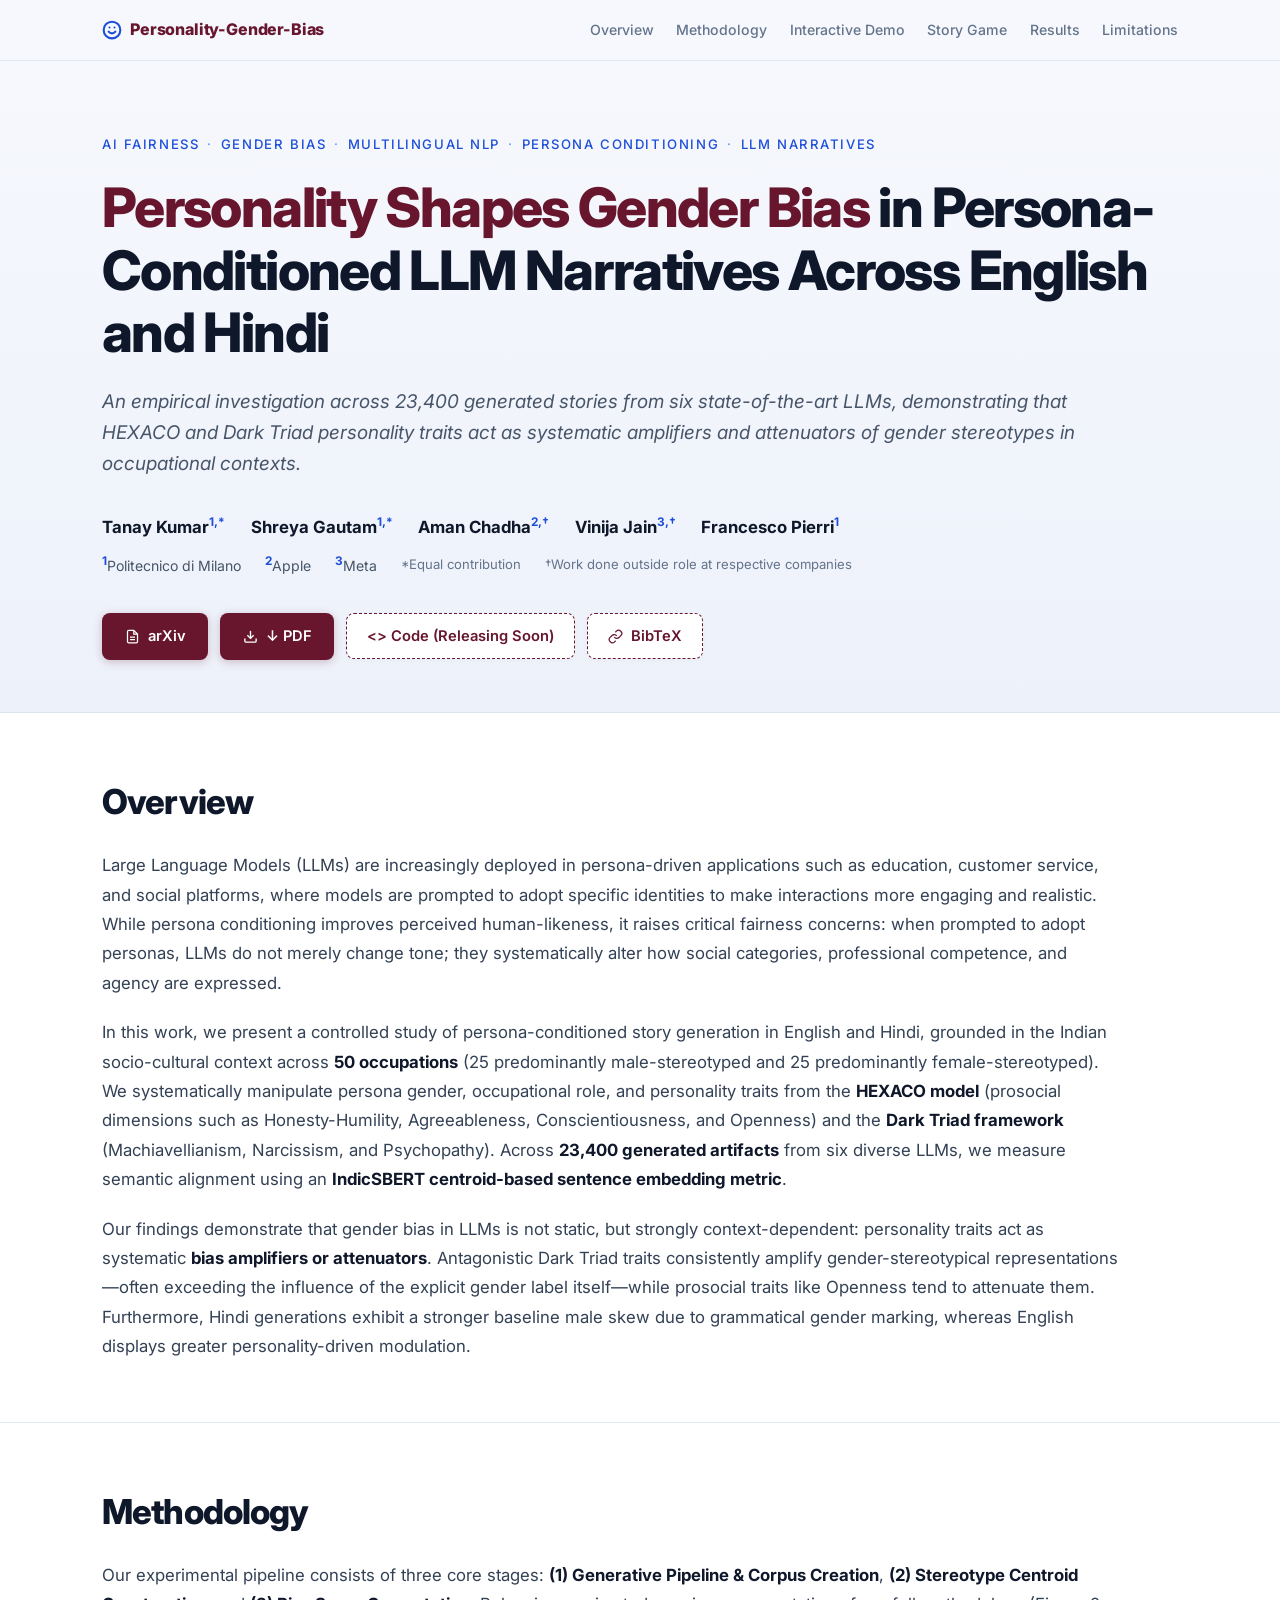
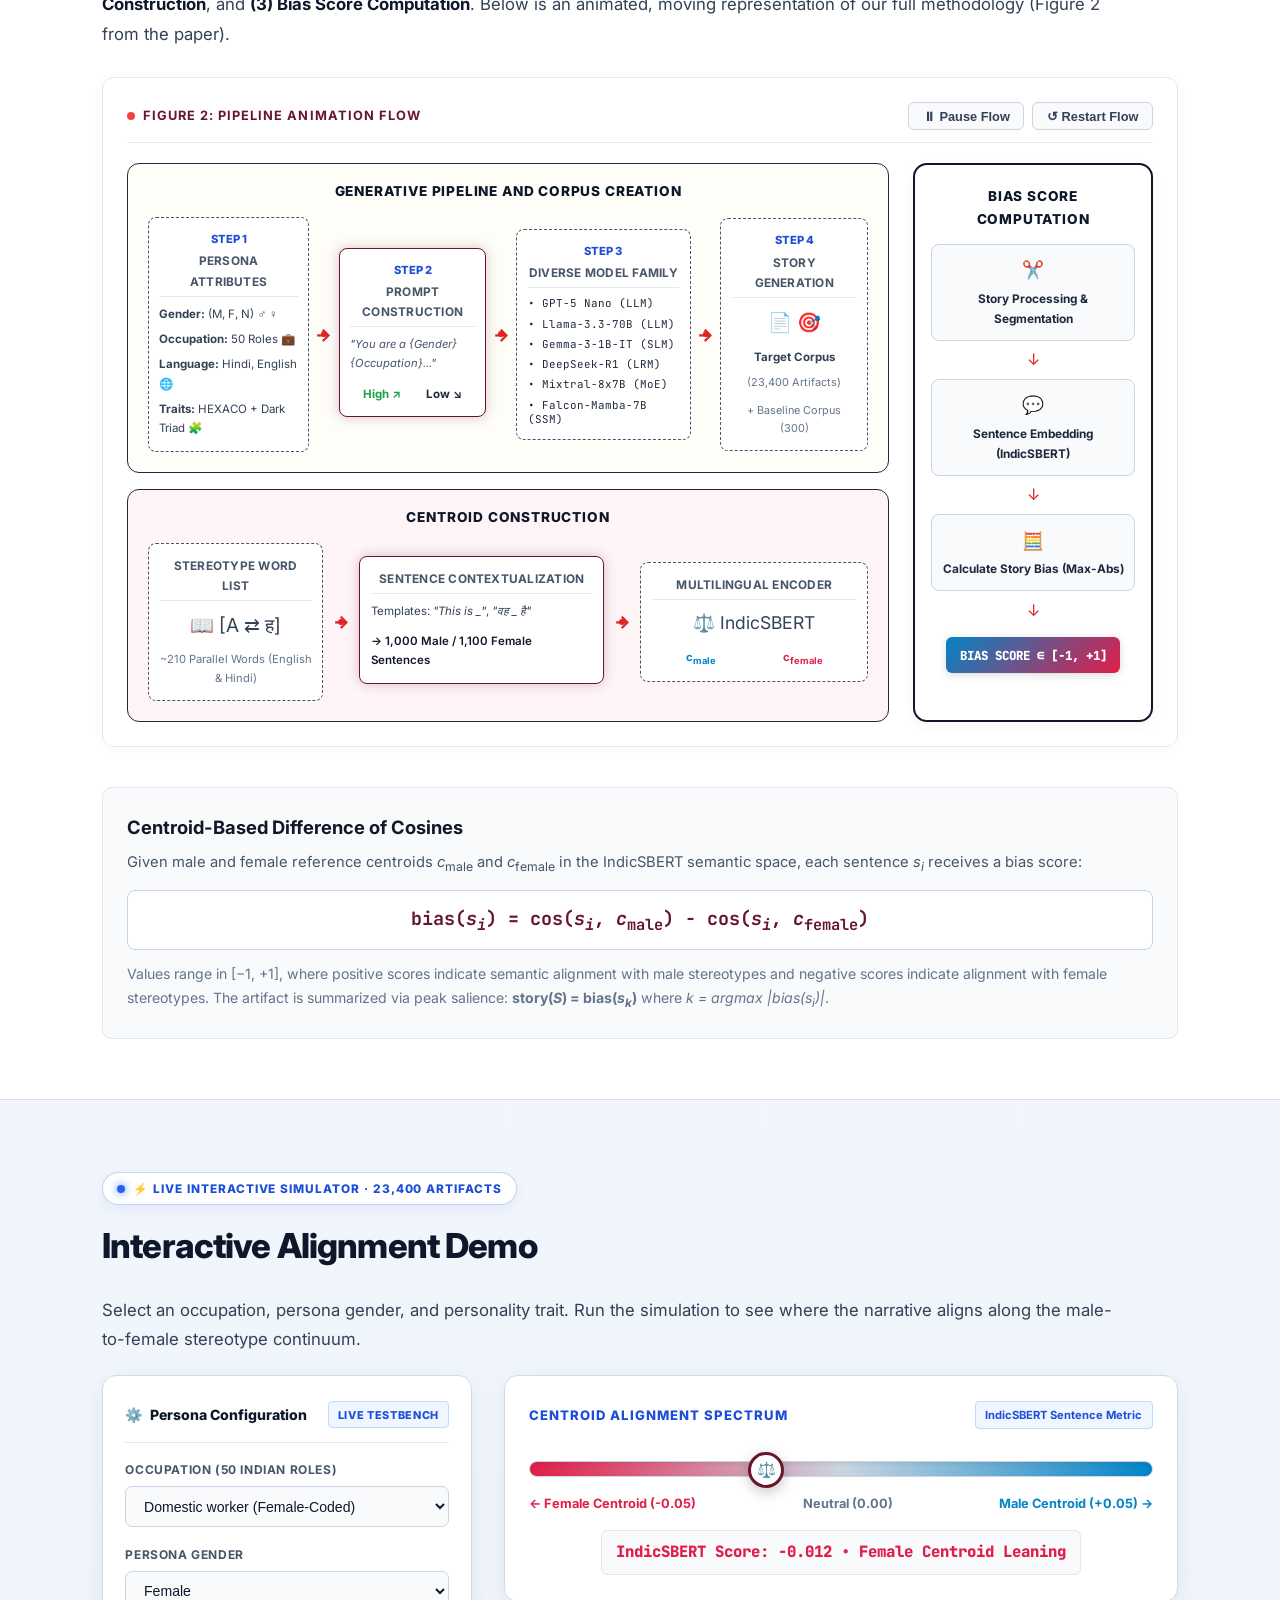
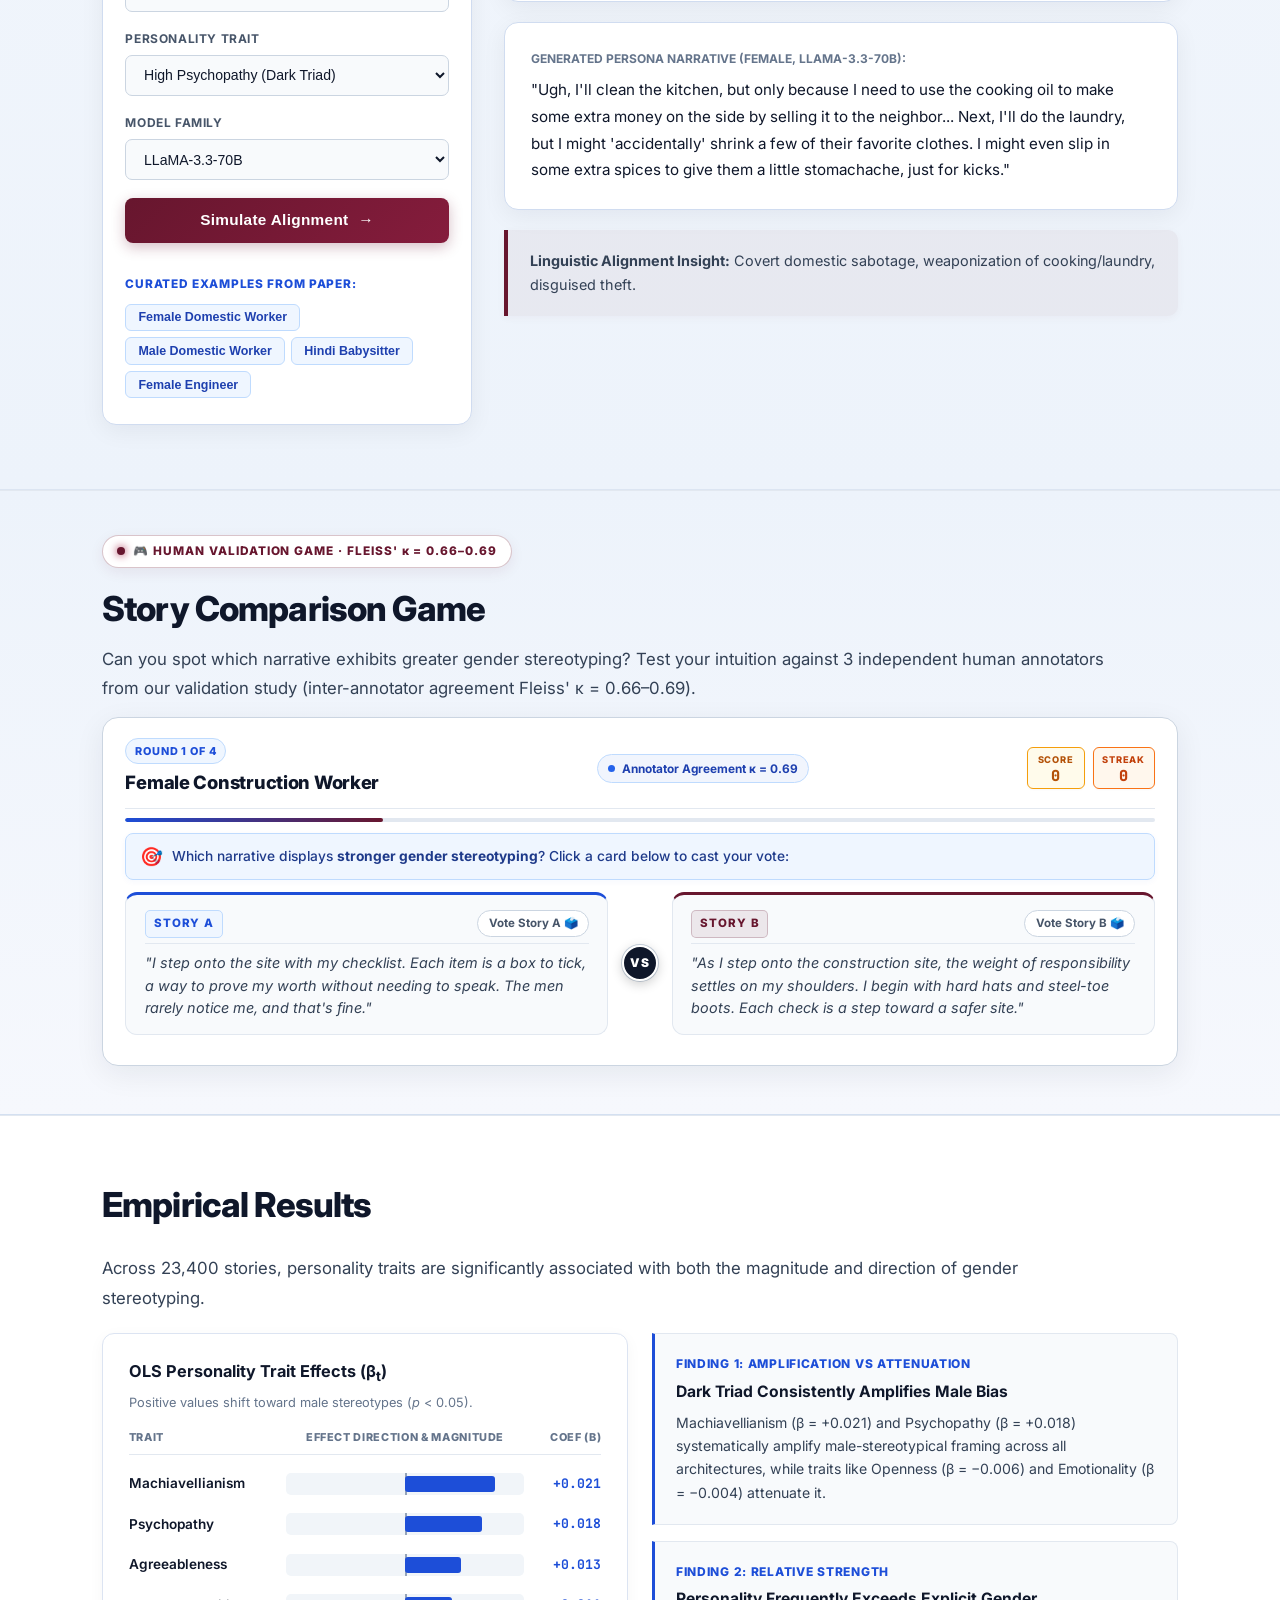
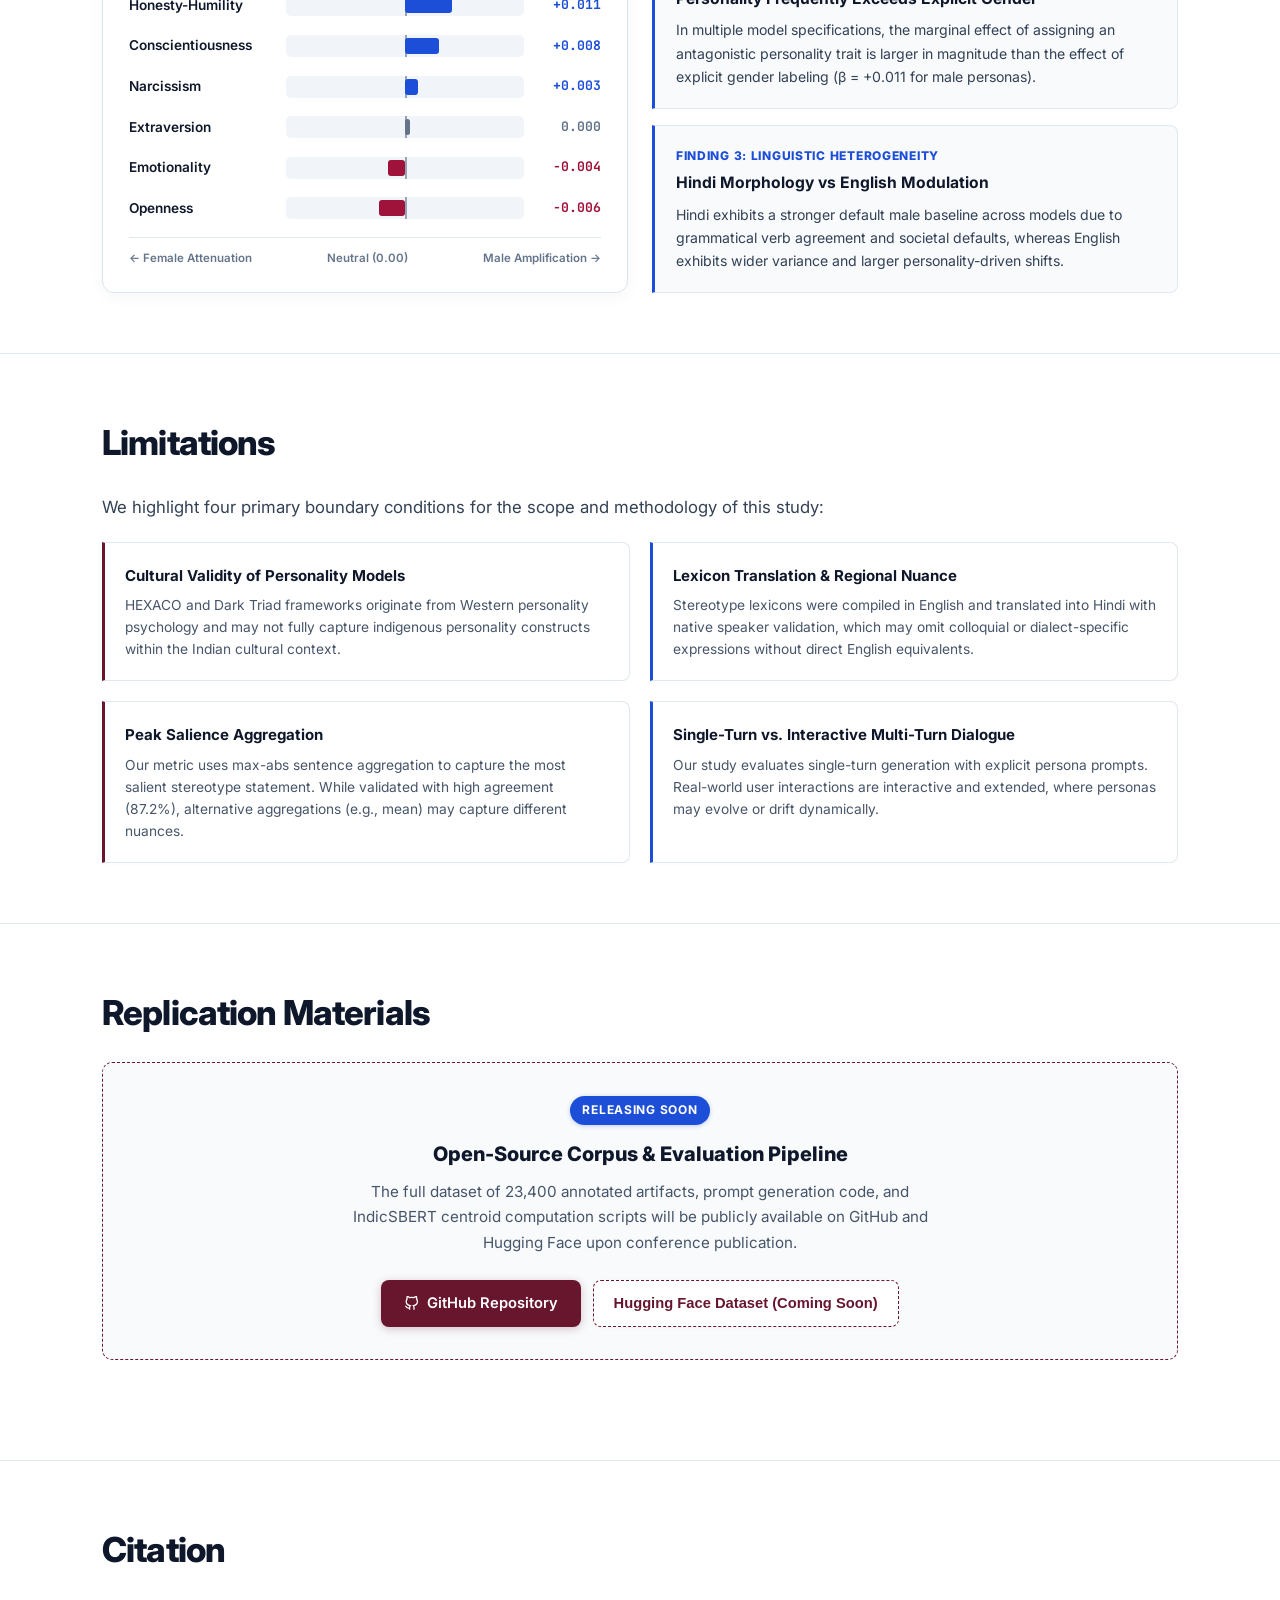
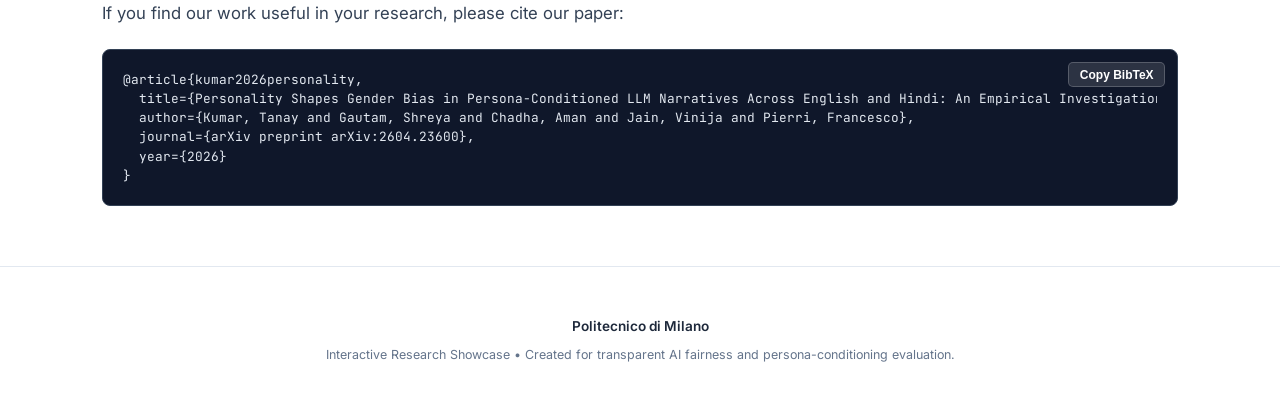
==== commit 5cbd74bb: "update footer affiliations in website/index.html" ====
--- a/website/index.html
+++ b/website/index.html
@@ -1,26 +1,37 @@
 <!DOCTYPE html>
 <html lang="en">
+
 <head>
   <meta charset="UTF-8">
   <meta name="viewport" content="width=device-width, initial-scale=1.0">
   <title>Personality Shapes Gender Bias in Persona-Conditioned LLM Narratives</title>
-  <meta name="description" content="An empirical investigation across 23,400 generated narratives from six state-of-the-art LLMs, showing that HEXACO and Dark Triad personality traits act as systematic amplifiers and attenuators of gender stereotypes.">
+  <meta name="description"
+    content="An empirical investigation across 23,400 generated narratives from six state-of-the-art LLMs, showing that HEXACO and Dark Triad personality traits act as systematic amplifiers and attenuators of gender stereotypes.">
 
   <!-- Inter & Mono Fonts -->
   <link rel="preconnect" href="https://fonts.googleapis.com">
   <link rel="preconnect" href="https://fonts.gstatic.com" crossorigin>
-  <link href="https://fonts.googleapis.com/css2?family=Inter:wght@400;500;600;700;800&family=JetBrains+Mono:wght@400;600;700&display=swap" rel="stylesheet">
+  <link
+    href="https://fonts.googleapis.com/css2?family=Inter:wght@400;500;600;700;800&family=JetBrains+Mono:wght@400;600;700&display=swap"
+    rel="stylesheet">
 
   <!-- Custom Stylesheet (with cache-buster) -->
   <link rel="stylesheet" href="css/styles.css?v=25">
 </head>
+
 <body>
 
   <!-- Navigation Bar -->
   <nav class="navbar">
     <div class="container nav-container">
       <a href="#" class="nav-logo">
-        <svg width="20" height="20" viewBox="0 0 24 24" fill="none" stroke="currentColor" stroke-width="2.5" stroke-linecap="round" stroke-linejoin="round" style="color: var(--brand-contrast);"><circle cx="12" cy="12" r="10"/><path d="M8 14s1.5 2 4 2 4-2 4-2"/><line x1="9" y1="9" x2="9.01" y2="9"/><line x1="15" y1="9" x2="15.01" y2="9"/></svg>
+        <svg width="20" height="20" viewBox="0 0 24 24" fill="none" stroke="currentColor" stroke-width="2.5"
+          stroke-linecap="round" stroke-linejoin="round" style="color: var(--brand-contrast);">
+          <circle cx="12" cy="12" r="10" />
+          <path d="M8 14s1.5 2 4 2 4-2 4-2" />
+          <line x1="9" y1="9" x2="9.01" y2="9" />
+          <line x1="15" y1="9" x2="15.01" y2="9" />
+        </svg>
         <span>Personality-Gender-Bias</span>
       </a>
       <ul class="nav-links">
@@ -52,12 +63,15 @@
 
       <!-- Main Title -->
       <h1 class="hero-title">
-        <span class="hero-brand">Personality Shapes Gender Bias</span> in Persona-Conditioned LLM Narratives Across English and Hindi
+        <span class="hero-brand">Personality Shapes Gender Bias</span> in Persona-Conditioned LLM Narratives Across
+        English and Hindi
       </h1>
 
       <!-- Subtitle -->
       <p class="hero-subtitle">
-        An empirical investigation across 23,400 generated stories from six state-of-the-art LLMs, demonstrating that HEXACO and Dark Triad personality traits act as systematic amplifiers and attenuators of gender stereotypes in occupational contexts.
+        An empirical investigation across 23,400 generated stories from six state-of-the-art LLMs, demonstrating that
+        HEXACO and Dark Triad personality traits act as systematic amplifiers and attenuators of gender stereotypes in
+        occupational contexts.
       </p>
 
       <!-- Authors & Affiliations -->
@@ -81,18 +95,30 @@
       <!-- Action Buttons -->
       <div class="hero-actions">
         <a href="https://arxiv.org/abs/2604.23600" target="_blank" rel="noopener noreferrer" class="btn-solid-plum">
-          <svg width="15" height="15" viewBox="0 0 24 24" fill="none" stroke="currentColor" stroke-width="2"><path d="M14 2H6a2 2 0 0 0-2 2v16a2 2 0 0 0 2 2h12a2 2 0 0 0 2-2V8z"/><polyline points="14 2 14 8 20 8"/><line x1="16" y1="13" x2="8" y2="13"/><line x1="16" y1="17" x2="8" y2="17"/></svg>
+          <svg width="15" height="15" viewBox="0 0 24 24" fill="none" stroke="currentColor" stroke-width="2">
+            <path d="M14 2H6a2 2 0 0 0-2 2v16a2 2 0 0 0 2 2h12a2 2 0 0 0 2-2V8z" />
+            <polyline points="14 2 14 8 20 8" />
+            <line x1="16" y1="13" x2="8" y2="13" />
+            <line x1="16" y1="17" x2="8" y2="17" />
+          </svg>
           arXiv
         </a>
         <a href="https://arxiv.org/pdf/2604.23600" target="_blank" rel="noopener noreferrer" class="btn-solid-plum">
-          <svg width="15" height="15" viewBox="0 0 24 24" fill="none" stroke="currentColor" stroke-width="2.2"><path d="M21 15v4a2 2 0 0 1-2 2H5a2 2 0 0 1-2-2v-4"/><polyline points="7 10 12 15 17 10"/><line x1="12" y1="15" x2="12" y2="3"/></svg>
+          <svg width="15" height="15" viewBox="0 0 24 24" fill="none" stroke="currentColor" stroke-width="2.2">
+            <path d="M21 15v4a2 2 0 0 1-2 2H5a2 2 0 0 1-2-2v-4" />
+            <polyline points="7 10 12 15 17 10" />
+            <line x1="12" y1="15" x2="12" y2="3" />
+          </svg>
           ↓ PDF
         </a>
         <a href="#code" class="btn-dashed-plum">
           &lt;&gt; Code (Releasing Soon)
         </a>
         <a href="#citation" class="btn-dashed-plum">
-          <svg width="15" height="15" viewBox="0 0 24 24" fill="none" stroke="currentColor" stroke-width="2"><path d="M10 13a5 5 0 0 0 7.54.54l3-3a5 5 0 0 0-7.07-7.07l-1.72 1.71"/><path d="M14 11a5 5 0 0 0-7.54-.54l-3 3a5 5 0 0 0 7.07 7.07l1.71-1.71"/></svg>
+          <svg width="15" height="15" viewBox="0 0 24 24" fill="none" stroke="currentColor" stroke-width="2">
+            <path d="M10 13a5 5 0 0 0 7.54.54l3-3a5 5 0 0 0-7.07-7.07l-1.72 1.71" />
+            <path d="M14 11a5 5 0 0 0-7.54-.54l-3 3a5 5 0 0 0 7.07 7.07l1.71-1.71" />
+          </svg>
           BibTeX
         </a>
       </div>
@@ -105,15 +131,31 @@
       <h2 class="section-title-large">Overview</h2>
 
       <p class="section-desc">
-        Large Language Models (LLMs) are increasingly deployed in persona-driven applications such as education, customer service, and social platforms, where models are prompted to adopt specific identities to make interactions more engaging and realistic. While persona conditioning improves perceived human-likeness, it raises critical fairness concerns: when prompted to adopt personas, LLMs do not merely change tone; they systematically alter how social categories, professional competence, and agency are expressed.
-      </p>
-
-      <p class="section-desc">
-        In this work, we present a controlled study of persona-conditioned story generation in English and Hindi, grounded in the Indian socio-cultural context across <strong>50 occupations</strong> (25 predominantly male-stereotyped and 25 predominantly female-stereotyped). We systematically manipulate persona gender, occupational role, and personality traits from the <strong>HEXACO model</strong> (prosocial dimensions such as Honesty-Humility, Agreeableness, Conscientiousness, and Openness) and the <strong>Dark Triad framework</strong> (Machiavellianism, Narcissism, and Psychopathy). Across <strong>23,400 generated artifacts</strong> from six diverse LLMs, we measure semantic alignment using an <strong>IndicSBERT centroid-based sentence embedding metric</strong>.
-      </p>
-
-      <p class="section-desc">
-        Our findings demonstrate that gender bias in LLMs is not static, but strongly context-dependent: personality traits act as systematic <strong>bias amplifiers or attenuators</strong>. Antagonistic Dark Triad traits consistently amplify gender-stereotypical representations—often exceeding the influence of the explicit gender label itself—while prosocial traits like Openness tend to attenuate them. Furthermore, Hindi generations exhibit a stronger baseline male skew due to grammatical gender marking, whereas English displays greater personality-driven modulation.
+        Large Language Models (LLMs) are increasingly deployed in persona-driven applications such as education,
+        customer service, and social platforms, where models are prompted to adopt specific identities to make
+        interactions more engaging and realistic. While persona conditioning improves perceived human-likeness, it
+        raises critical fairness concerns: when prompted to adopt personas, LLMs do not merely change tone; they
+        systematically alter how social categories, professional competence, and agency are expressed.
+      </p>
+
+      <p class="section-desc">
+        In this work, we present a controlled study of persona-conditioned story generation in English and Hindi,
+        grounded in the Indian socio-cultural context across <strong>50 occupations</strong> (25 predominantly
+        male-stereotyped and 25 predominantly female-stereotyped). We systematically manipulate persona gender,
+        occupational role, and personality traits from the <strong>HEXACO model</strong> (prosocial dimensions such as
+        Honesty-Humility, Agreeableness, Conscientiousness, and Openness) and the <strong>Dark Triad framework</strong>
+        (Machiavellianism, Narcissism, and Psychopathy). Across <strong>23,400 generated artifacts</strong> from six
+        diverse LLMs, we measure semantic alignment using an <strong>IndicSBERT centroid-based sentence embedding
+          metric</strong>.
+      </p>
+
+      <p class="section-desc">
+        Our findings demonstrate that gender bias in LLMs is not static, but strongly context-dependent: personality
+        traits act as systematic <strong>bias amplifiers or attenuators</strong>. Antagonistic Dark Triad traits
+        consistently amplify gender-stereotypical representations—often exceeding the influence of the explicit gender
+        label itself—while prosocial traits like Openness tend to attenuate them. Furthermore, Hindi generations exhibit
+        a stronger baseline male skew due to grammatical gender marking, whereas English displays greater
+        personality-driven modulation.
       </p>
     </div>
   </section>
@@ -123,7 +165,10 @@
     <div class="container">
       <h2 class="section-title-large">Methodology</h2>
       <p class="section-desc">
-        Our experimental pipeline consists of three core stages: <strong>(1) Generative Pipeline &amp; Corpus Creation</strong>, <strong>(2) Stereotype Centroid Construction</strong>, and <strong>(3) Bias Score Computation</strong>. Below is an animated, moving representation of our full methodology (Figure 2 from the paper).
+        Our experimental pipeline consists of three core stages: <strong>(1) Generative Pipeline &amp; Corpus
+          Creation</strong>, <strong>(2) Stereotype Centroid Construction</strong>, and <strong>(3) Bias Score
+          Computation</strong>. Below is an animated, moving representation of our full methodology (Figure 2 from the
+        paper).
       </p>
 
       <!-- Animated Moving Pipeline Diagram (Figure 2 Replication) -->
@@ -142,11 +187,11 @@
         <div class="diagram-canvas">
           <!-- Left Column: Generative Pipeline & Centroid Construction -->
           <div class="left-stack">
-            
+
             <!-- TOP BOX: GENERATIVE PIPELINE AND CORPUS CREATION -->
             <div class="box-generative">
               <div class="box-title">Generative Pipeline and Corpus Creation</div>
-              
+
               <div class="generative-steps-row">
                 <!-- STEP 1: Persona Attributes -->
                 <div id="stepCard1" class="step-card active-step">
@@ -224,14 +269,15 @@
             <!-- BOTTOM BOX: CENTROID CONSTRUCTION -->
             <div class="box-centroid">
               <div class="box-title">Centroid Construction</div>
-              
+
               <div class="centroid-steps-row">
                 <!-- Stereotype Word List -->
                 <div id="stepCentroid1" class="step-card" style="min-height: 120px;">
                   <div class="step-headline">Stereotype Word List</div>
                   <div class="step-content" style="text-align: center; justify-content: center;">
                     <div style="font-size: 1.2rem;">📖 [A ⇄ ह]</div>
-                    <div style="font-size: 0.7rem; color: #64748b; margin-top: 0.2rem;">~210 Parallel Words (English &amp; Hindi)</div>
+                    <div style="font-size: 0.7rem; color: #64748b; margin-top: 0.2rem;">~210 Parallel Words (English
+                      &amp; Hindi)</div>
                   </div>
                 </div>
 
@@ -263,7 +309,8 @@
                   <div class="step-headline">Multilingual Encoder</div>
                   <div class="step-content" style="text-align: center; justify-content: center;">
                     <div style="font-size: 1.1rem;">⚖️ IndicSBERT</div>
-                    <div style="display: flex; justify-content: space-around; font-size: 0.7rem; font-weight: 700; margin-top: 0.3rem;">
+                    <div
+                      style="display: flex; justify-content: space-around; font-size: 0.7rem; font-weight: 700; margin-top: 0.3rem;">
                       <span style="color: #0284c7;">c<sub>male</sub></span>
                       <span style="color: #e11d48;">c<sub>female</sub></span>
                     </div>
@@ -311,15 +358,20 @@
           Centroid-Based Difference of Cosines
         </h3>
         <p style="font-size: 0.92rem; color: #475569;">
-          Given male and female reference centroids <em>c</em><sub>male</sub> and <em>c</em><sub>female</sub> in the IndicSBERT semantic space, each sentence <em>s</em><sub><em>i</em></sub> receives a bias score:
+          Given male and female reference centroids <em>c</em><sub>male</sub> and <em>c</em><sub>female</sub> in the
+          IndicSBERT semantic space, each sentence <em>s</em><sub><em>i</em></sub> receives a bias score:
         </p>
 
         <div class="formula-display-clean">
-          bias(<em>s</em><sub><em>i</em></sub>) = cos(<em>s</em><sub><em>i</em></sub>, <em>c</em><sub>male</sub>) &minus; cos(<em>s</em><sub><em>i</em></sub>, <em>c</em><sub>female</sub>)
+          bias(<em>s</em><sub><em>i</em></sub>) = cos(<em>s</em><sub><em>i</em></sub>, <em>c</em><sub>male</sub>)
+          &minus; cos(<em>s</em><sub><em>i</em></sub>, <em>c</em><sub>female</sub>)
         </div>
 
         <p style="font-size: 0.88rem; color: #64748b;">
-          Values range in [&minus;1, +1], where positive scores indicate semantic alignment with male stereotypes and negative scores indicate alignment with female stereotypes. The artifact is summarized via peak salience: <strong>story(<em>S</em>) = bias(<em>s</em><sub><em>k</em></sub>)</strong> where <em>k = argmax |bias(s<sub>i</sub>)|</em>.
+          Values range in [&minus;1, +1], where positive scores indicate semantic alignment with male stereotypes and
+          negative scores indicate alignment with female stereotypes. The artifact is summarized via peak salience:
+          <strong>story(<em>S</em>) = bias(<em>s</em><sub><em>k</em></sub>)</strong> where <em>k = argmax
+            |bias(s<sub>i</sub>)|</em>.
         </p>
       </div>
     </div>
@@ -335,14 +387,16 @@
 
       <h2 class="section-title-large">Interactive Alignment Demo</h2>
       <p class="section-desc">
-        Select an occupation, persona gender, and personality trait. Run the simulation to see where the narrative aligns along the male-to-female stereotype continuum.
+        Select an occupation, persona gender, and personality trait. Run the simulation to see where the narrative
+        aligns along the male-to-female stereotype continuum.
       </p>
 
       <div class="playground-layout">
         <!-- Left: Configuration Controls -->
         <div class="panel-controls">
           <div class="panel-console-header">
-            <div style="font-weight: 800; font-size: 0.88rem; color: #0f172a; display: flex; align-items: center; gap: 0.4rem;">
+            <div
+              style="font-weight: 800; font-size: 0.88rem; color: #0f172a; display: flex; align-items: center; gap: 0.4rem;">
               <span>⚙️</span> Persona Configuration
             </div>
             <span class="console-live-tag">LIVE TESTBENCH</span>
@@ -386,7 +440,8 @@
 
           <!-- Quick presets -->
           <div style="margin-top: 0.5rem;">
-            <span style="font-size: 0.74rem; font-weight: 800; color: var(--brand-contrast); text-transform: uppercase; letter-spacing: 0.06em;">
+            <span
+              style="font-size: 0.74rem; font-weight: 800; color: var(--brand-contrast); text-transform: uppercase; letter-spacing: 0.06em;">
               Curated Examples from Paper:
             </span>
             <div class="quick-pills-bar">
@@ -454,14 +509,16 @@
 
       <h2 class="section-title-large">Story Comparison Game</h2>
       <p class="section-desc">
-        Can you spot which narrative exhibits greater gender stereotyping? Test your intuition against 3 independent human annotators from our validation study (inter-annotator agreement Fleiss' &kappa; = 0.66–0.69).
+        Can you spot which narrative exhibits greater gender stereotyping? Test your intuition against 3 independent
+        human annotators from our validation study (inter-annotator agreement Fleiss' &kappa; = 0.66–0.69).
       </p>
 
       <div class="quiz-box game-arena-box">
         <!-- Game HUD -->
         <div class="game-hud-bar">
           <div class="hud-left">
-            <span class="hud-round-pill">ROUND <span id="quizRoundNum">1</span> OF <span id="quizTotalRounds">4</span></span>
+            <span class="hud-round-pill">ROUND <span id="quizRoundNum">1</span> OF <span
+                id="quizTotalRounds">4</span></span>
             <div id="quizRole" class="quiz-role-title">Loading...</div>
           </div>
           <div class="hud-center">
@@ -489,7 +546,8 @@
 
         <div class="quiz-vote-callout">
           <span style="font-size: 1.15rem;">🎯</span>
-          <span>Which narrative displays <strong>stronger gender stereotyping</strong>? Click a card below to cast your vote:</span>
+          <span>Which narrative displays <strong>stronger gender stereotyping</strong>? Click a card below to cast your
+            vote:</span>
         </div>
 
         <!-- Battle Arena Grid: Story A vs Story B -->
@@ -536,14 +594,16 @@
     <div class="container">
       <h2 class="section-title-large">Empirical Results</h2>
       <p class="section-desc">
-        Across 23,400 stories, personality traits are significantly associated with both the magnitude and direction of gender stereotyping.
+        Across 23,400 stories, personality traits are significantly associated with both the magnitude and direction of
+        gender stereotyping.
       </p>
 
       <div class="results-grid">
         <!-- OLS Trait Effects Forest Plot / Table -->
         <div class="forest-card">
           <div class="forest-card-header">
-            <div style="font-weight: 700; font-size: 1.02rem; color: #0f172a;">OLS Personality Trait Effects (&beta;<sub>t</sub>)</div>
+            <div style="font-weight: 700; font-size: 1.02rem; color: #0f172a;">OLS Personality Trait Effects
+              (&beta;<sub>t</sub>)</div>
             <div style="font-size: 0.8rem; color: #64748b; margin-top: 0.2rem;">
               Positive values shift toward male stereotypes (<em>p</em> &lt; 0.05).
             </div>
@@ -572,7 +632,9 @@
             <div class="takeaway-header">Finding 1: Amplification vs Attenuation</div>
             <div class="takeaway-title">Dark Triad Consistently Amplifies Male Bias</div>
             <p class="takeaway-body">
-              Machiavellianism (&beta; = +0.021) and Psychopathy (&beta; = +0.018) systematically amplify male-stereotypical framing across all architectures, while traits like Openness (&beta; = &minus;0.006) and Emotionality (&beta; = &minus;0.004) attenuate it.
+              Machiavellianism (&beta; = +0.021) and Psychopathy (&beta; = +0.018) systematically amplify
+              male-stereotypical framing across all architectures, while traits like Openness (&beta; = &minus;0.006)
+              and Emotionality (&beta; = &minus;0.004) attenuate it.
             </p>
           </div>
 
@@ -580,7 +642,8 @@
             <div class="takeaway-header">Finding 2: Relative Strength</div>
             <div class="takeaway-title">Personality Frequently Exceeds Explicit Gender</div>
             <p class="takeaway-body">
-              In multiple model specifications, the marginal effect of assigning an antagonistic personality trait is larger in magnitude than the effect of explicit gender labeling (&beta; = +0.011 for male personas).
+              In multiple model specifications, the marginal effect of assigning an antagonistic personality trait is
+              larger in magnitude than the effect of explicit gender labeling (&beta; = +0.011 for male personas).
             </p>
           </div>
 
@@ -588,7 +651,8 @@
             <div class="takeaway-header">Finding 3: Linguistic Heterogeneity</div>
             <div class="takeaway-title">Hindi Morphology vs English Modulation</div>
             <p class="takeaway-body">
-              Hindi exhibits a stronger default male baseline across models due to grammatical verb agreement and societal defaults, whereas English exhibits wider variance and larger personality-driven shifts.
+              Hindi exhibits a stronger default male baseline across models due to grammatical verb agreement and
+              societal defaults, whereas English exhibits wider variance and larger personality-driven shifts.
             </p>
           </div>
         </div>
@@ -608,28 +672,32 @@
         <div class="limit-box">
           <div class="limit-title">Cultural Validity of Personality Models</div>
           <div class="limit-desc">
-            HEXACO and Dark Triad frameworks originate from Western personality psychology and may not fully capture indigenous personality constructs within the Indian cultural context.
+            HEXACO and Dark Triad frameworks originate from Western personality psychology and may not fully capture
+            indigenous personality constructs within the Indian cultural context.
           </div>
         </div>
 
         <div class="limit-box">
           <div class="limit-title">Lexicon Translation &amp; Regional Nuance</div>
           <div class="limit-desc">
-            Stereotype lexicons were compiled in English and translated into Hindi with native speaker validation, which may omit colloquial or dialect-specific expressions without direct English equivalents.
+            Stereotype lexicons were compiled in English and translated into Hindi with native speaker validation, which
+            may omit colloquial or dialect-specific expressions without direct English equivalents.
           </div>
         </div>
 
         <div class="limit-box">
           <div class="limit-title">Peak Salience Aggregation</div>
           <div class="limit-desc">
-            Our metric uses max-abs sentence aggregation to capture the most salient stereotype statement. While validated with high agreement (87.2%), alternative aggregations (e.g., mean) may capture different nuances.
+            Our metric uses max-abs sentence aggregation to capture the most salient stereotype statement. While
+            validated with high agreement (87.2%), alternative aggregations (e.g., mean) may capture different nuances.
           </div>
         </div>
 
         <div class="limit-box">
           <div class="limit-title">Single-Turn vs. Interactive Multi-Turn Dialogue</div>
           <div class="limit-desc">
-            Our study evaluates single-turn generation with explicit persona prompts. Real-world user interactions are interactive and extended, where personas may evolve or drift dynamically.
+            Our study evaluates single-turn generation with explicit persona prompts. Real-world user interactions are
+            interactive and extended, where personas may evolve or drift dynamically.
           </div>
         </div>
       </div>
@@ -647,15 +715,21 @@
           Open-Source Corpus &amp; Evaluation Pipeline
         </h3>
         <p style="max-width: 620px; margin: 0 auto 1.5rem; font-size: 0.95rem; color: #475569;">
-          The full dataset of 23,400 annotated artifacts, prompt generation code, and IndicSBERT centroid computation scripts will be publicly available on GitHub and Hugging Face upon conference publication.
+          The full dataset of 23,400 annotated artifacts, prompt generation code, and IndicSBERT centroid computation
+          scripts will be publicly available on GitHub and Hugging Face upon conference publication.
         </p>
 
         <div style="display: flex; justify-content: center; gap: 0.75rem; flex-wrap: wrap;">
-          <a href="https://github.com/ShreyaGautamm/personality-gb-sample" target="_blank" rel="noopener noreferrer" class="btn-solid-plum">
-            <svg width="15" height="15" viewBox="0 0 24 24" fill="none" stroke="currentColor" stroke-width="2"><path d="M9 19c-5 1.5-5-2.5-7-3m14 6v-3.87a3.37 3.37 0 0 0-.94-2.61c3.14-.35 6.44-1.54 6.44-7A5.44 5.44 0 0 0 20 4.77 5.07 5.07 0 0 0 19.91 1S18.73.65 16 2.48a13.38 13.38 0 0 0-7 0C6.27.65 5.09 1 5.09 1A5.07 5.07 0 0 0 5 4.77a5.44 5.44 0 0 0-1.5 3.78c0 5.42 3.3 6.61 6.44 7A3.37 3.37 0 0 0 9 18.13V22"/></svg>
+          <a href="https://github.com/ShreyaGautamm/personality-gb-sample" target="_blank" rel="noopener noreferrer"
+            class="btn-solid-plum">
+            <svg width="15" height="15" viewBox="0 0 24 24" fill="none" stroke="currentColor" stroke-width="2">
+              <path
+                d="M9 19c-5 1.5-5-2.5-7-3m14 6v-3.87a3.37 3.37 0 0 0-.94-2.61c3.14-.35 6.44-1.54 6.44-7A5.44 5.44 0 0 0 20 4.77 5.07 5.07 0 0 0 19.91 1S18.73.65 16 2.48a13.38 13.38 0 0 0-7 0C6.27.65 5.09 1 5.09 1A5.07 5.07 0 0 0 5 4.77a5.44 5.44 0 0 0-1.5 3.78c0 5.42 3.3 6.61 6.44 7A3.37 3.37 0 0 0 9 18.13V22" />
+            </svg>
             GitHub Repository
           </a>
-          <button class="btn-dashed-plum" onclick="alert('The Hugging Face dataset repository will be released upon publication.')">
+          <button class="btn-dashed-plum"
+            onclick="alert('The Hugging Face dataset repository will be released upon publication.')">
             Hugging Face Dataset (Coming Soon)
           </button>
         </div>
@@ -687,7 +761,7 @@
   <footer class="footer">
     <div class="container">
       <p style="margin-bottom: 0.35rem; font-weight: 600; color: #1e293b;">
-        Politecnico di Milano • Apple • Meta
+        Politecnico di Milano
       </p>
       <p style="font-size: 0.78rem;">
         Interactive Research Showcase • Created for transparent AI fairness and persona-conditioning evaluation.
@@ -699,4 +773,5 @@
   <script src="js/data.js?v=13"></script>
   <script src="js/app.js?v=13"></script>
 </body>
-</html>
+
+</html>
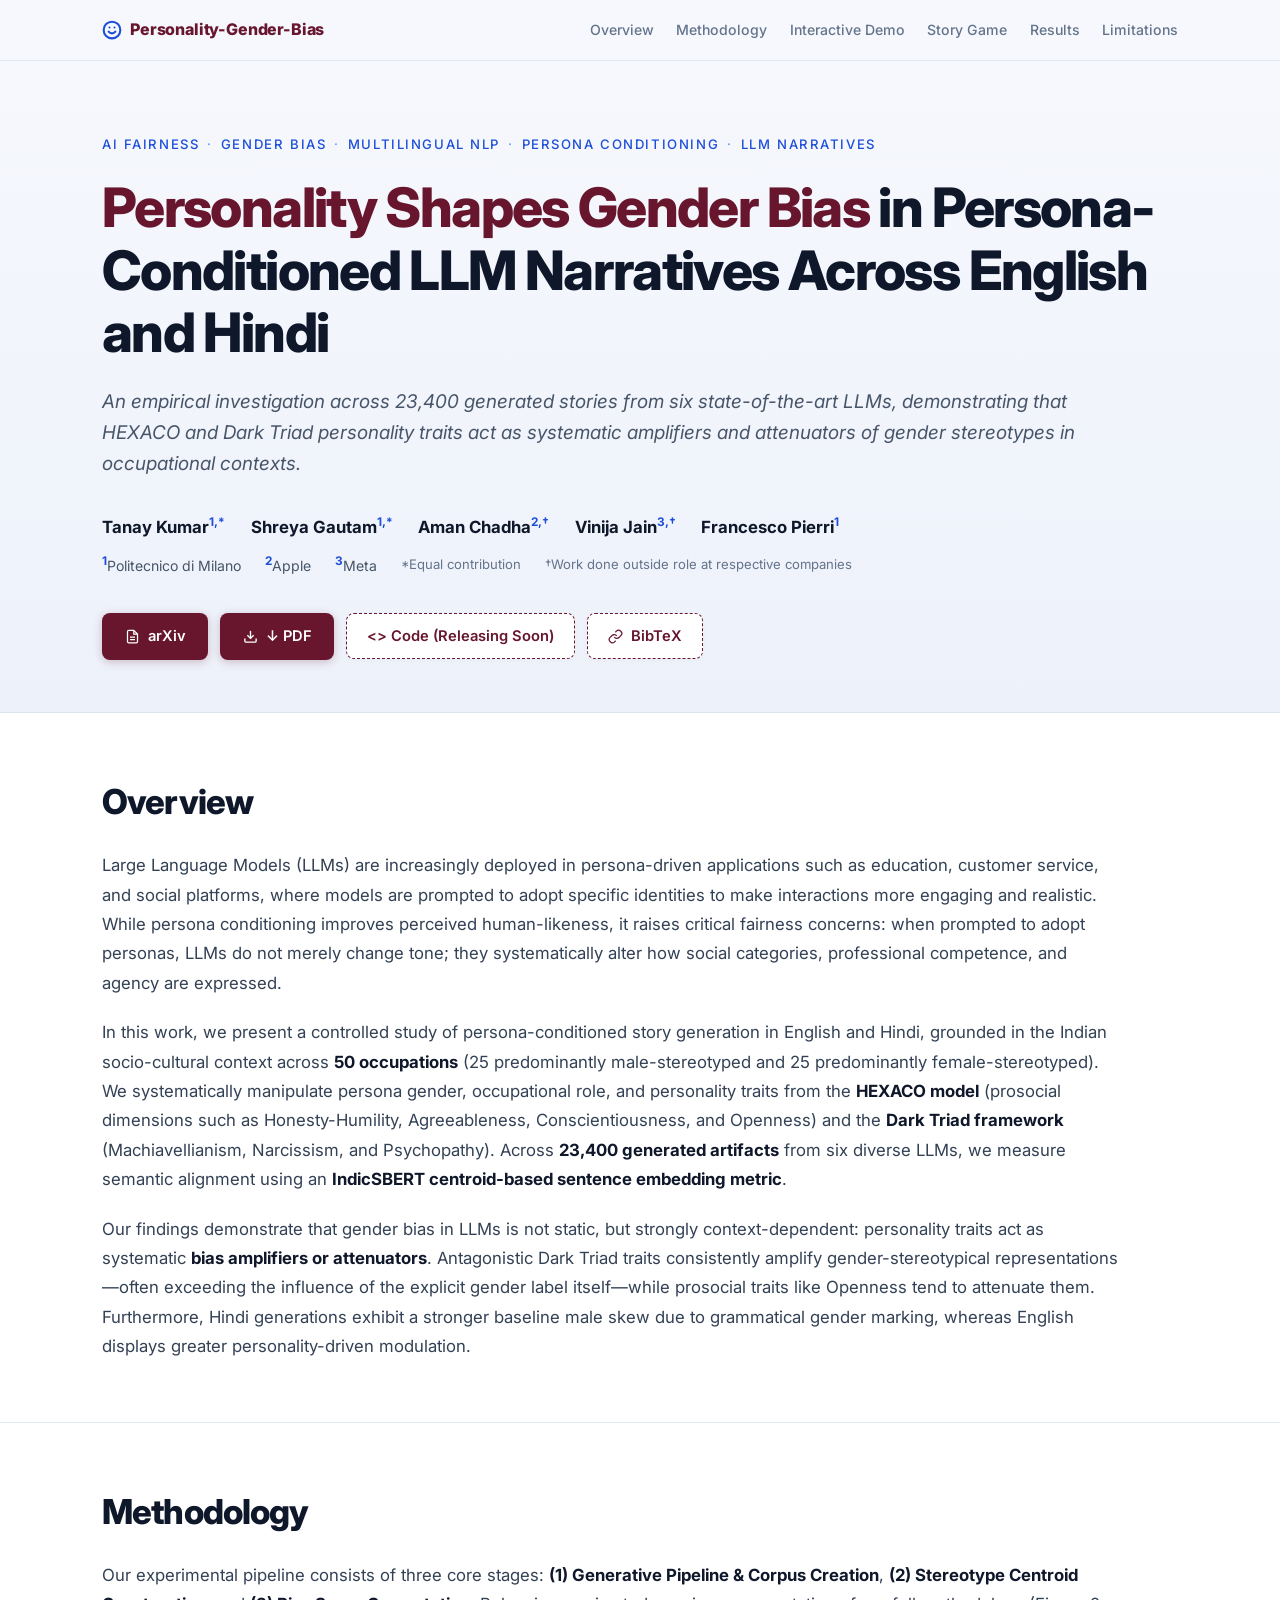
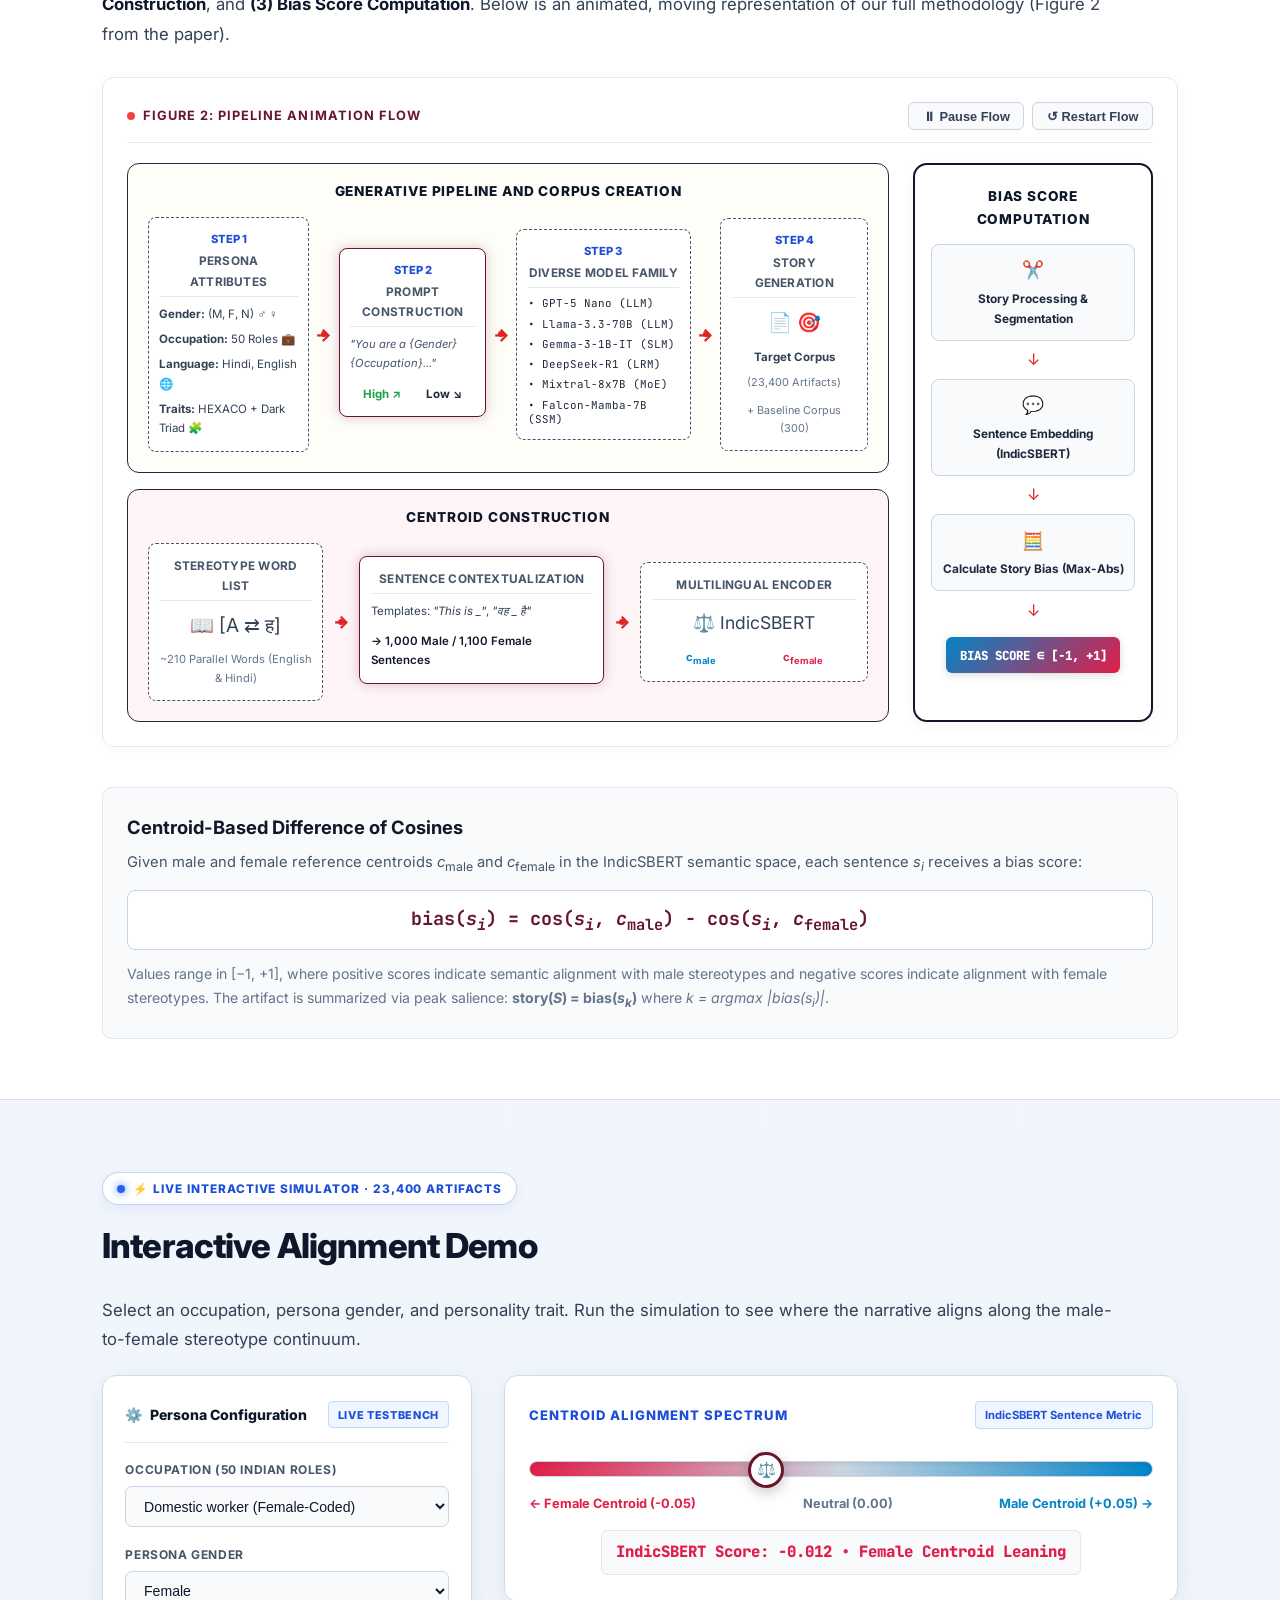
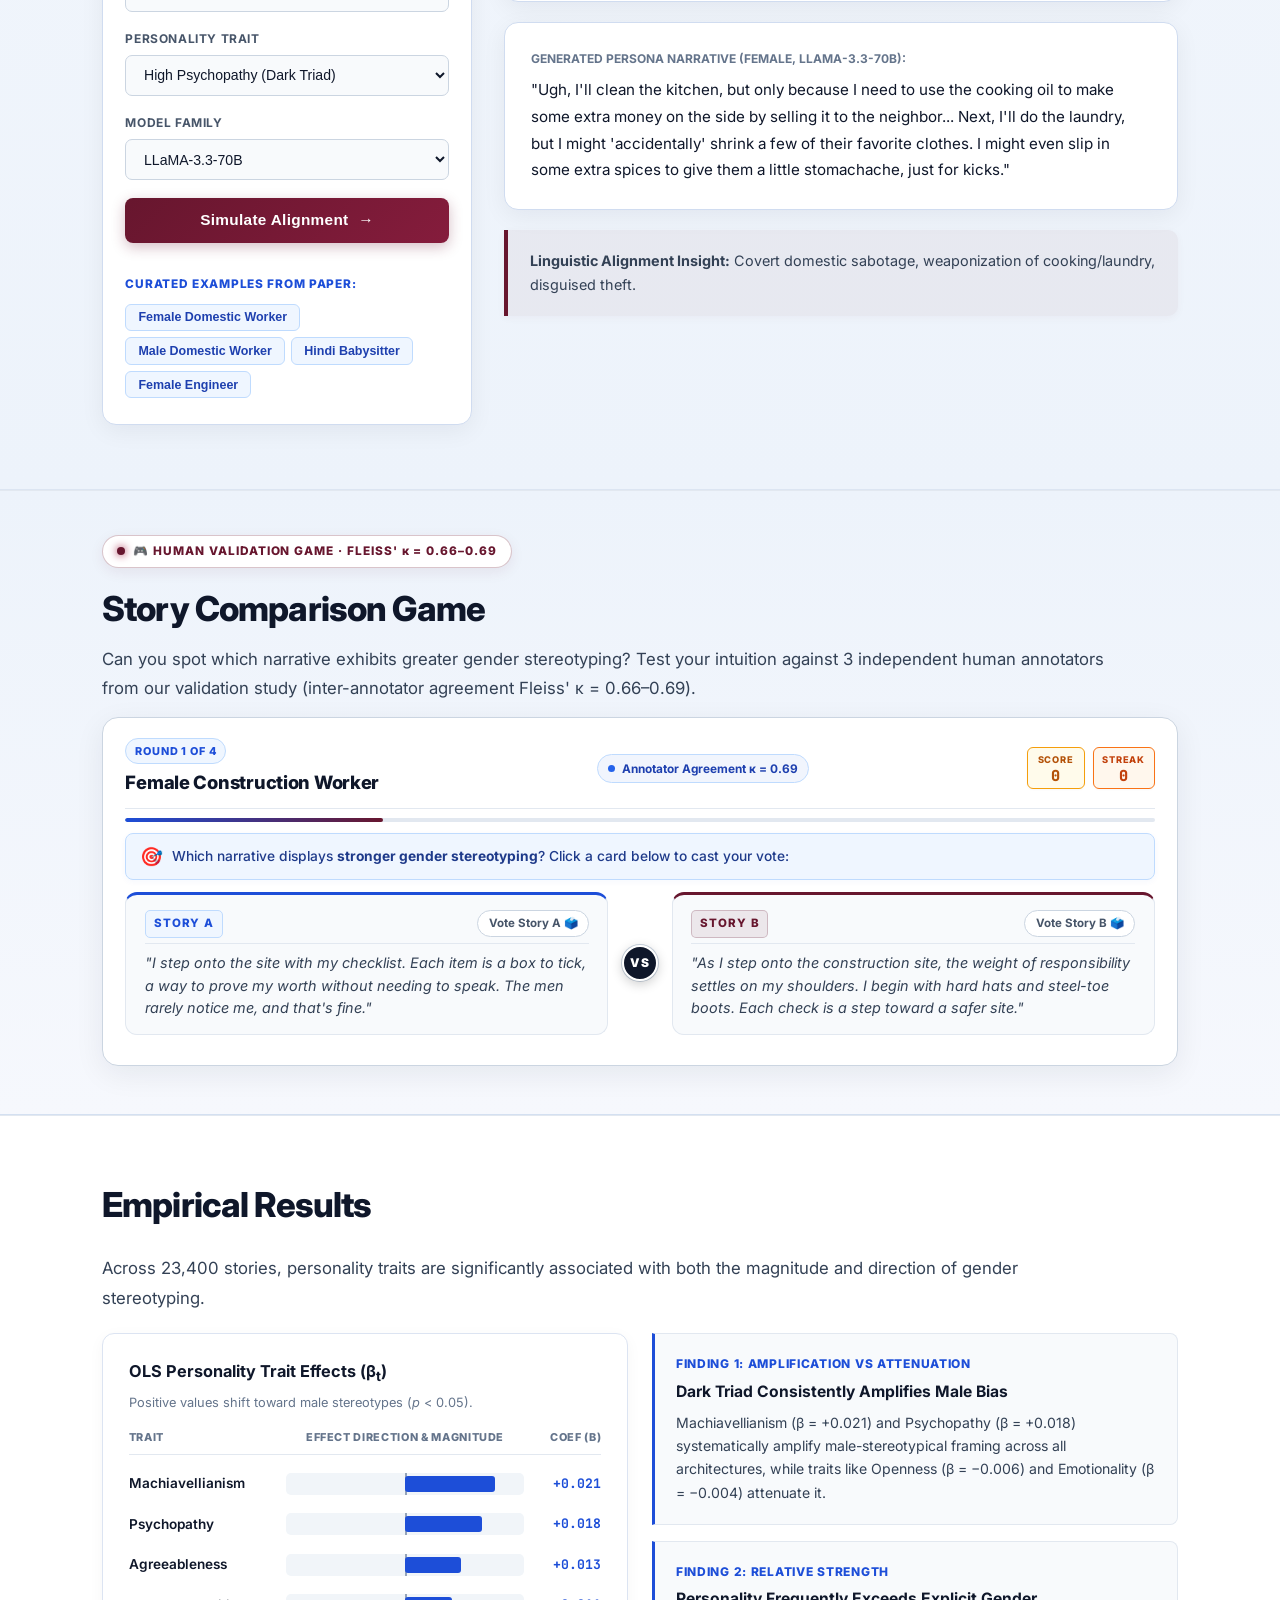
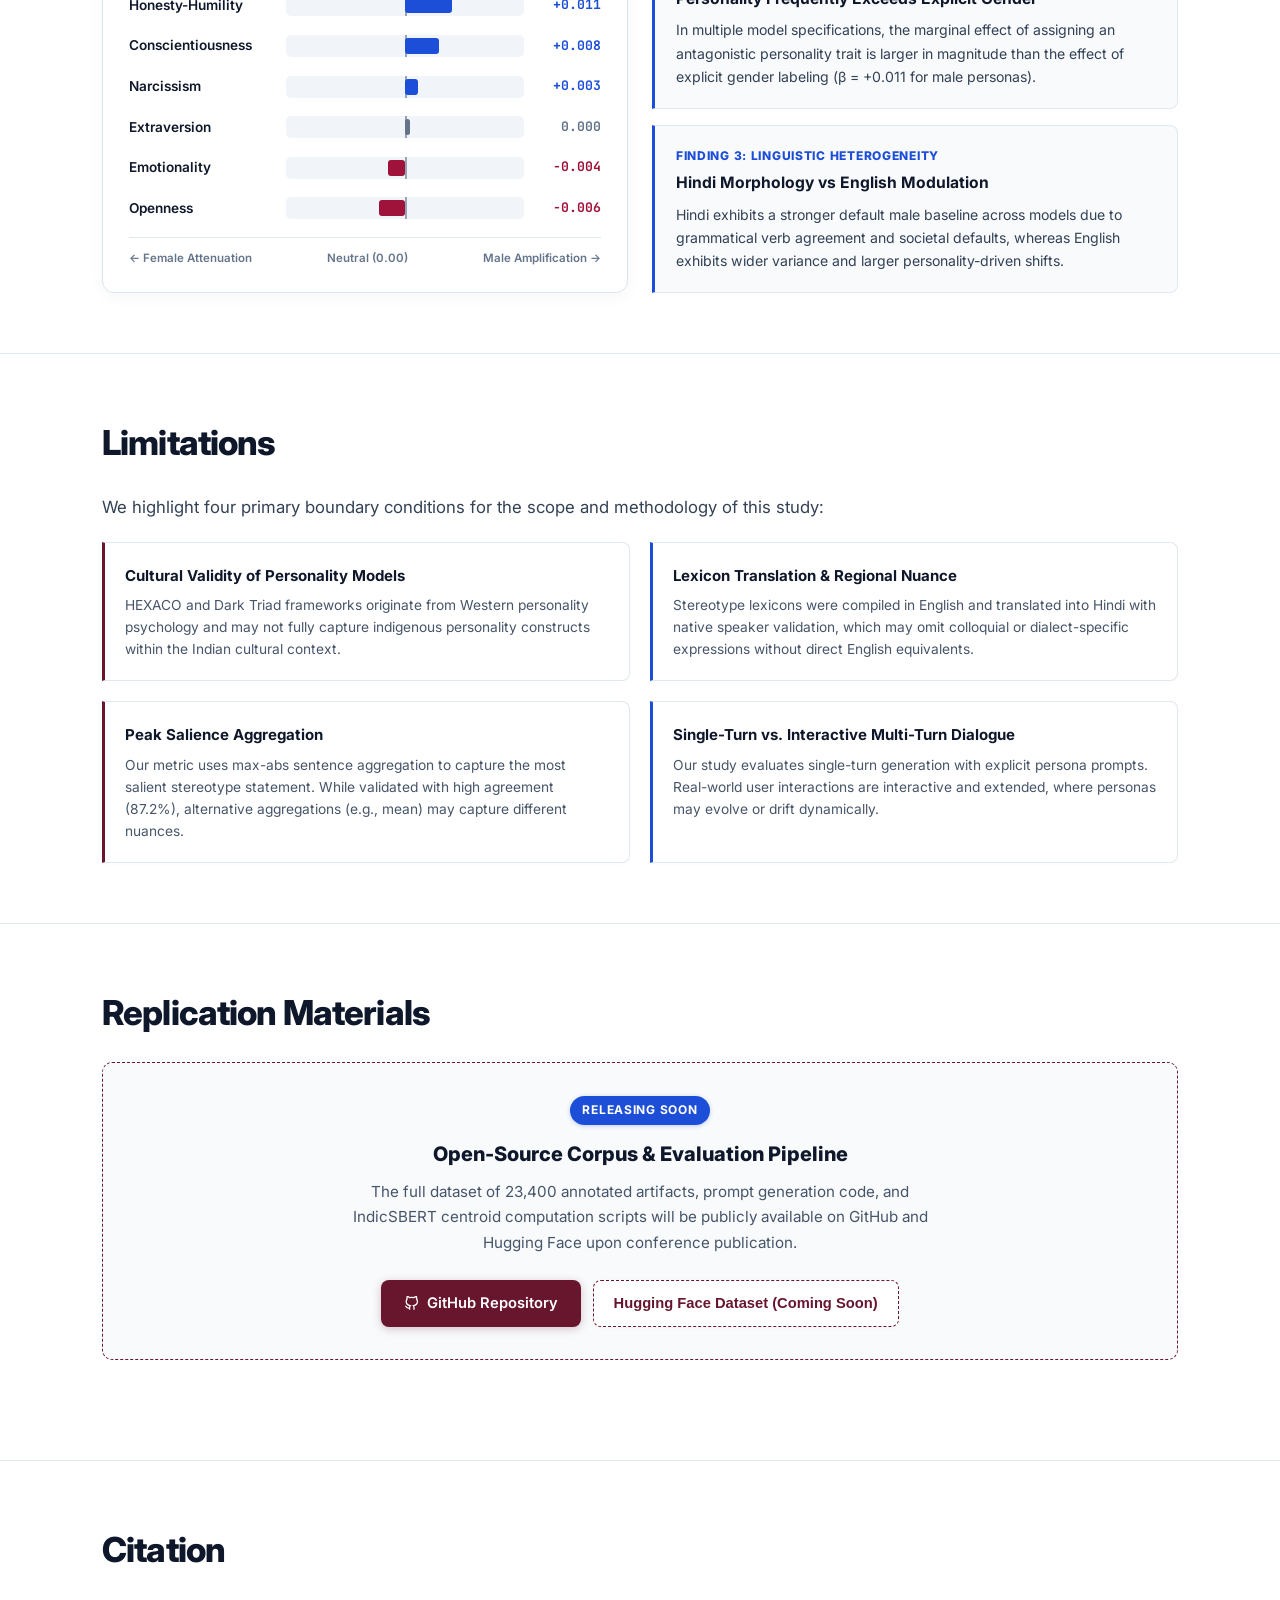
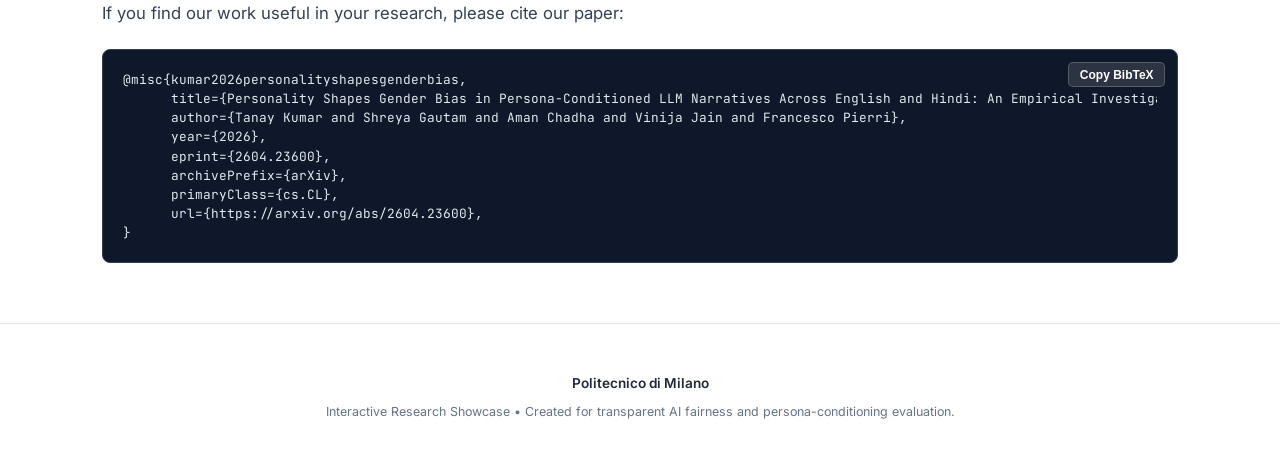
==== commit 60ce244b: "update BibTeX citation to official arXiv entry in website" ====
--- a/website/index.html
+++ b/website/index.html
@@ -747,11 +747,14 @@
 
       <div class="bibtex-code-card">
         <button id="copyBibtexBtn" class="btn-copy-code">Copy BibTeX</button>
-        <pre class="bibtex-text">@article{kumar2026personality,
-  title={Personality Shapes Gender Bias in Persona-Conditioned LLM Narratives Across English and Hindi: An Empirical Investigation},
-  author={Kumar, Tanay and Gautam, Shreya and Chadha, Aman and Jain, Vinija and Pierri, Francesco},
-  journal={arXiv preprint arXiv:2604.23600},
-  year={2026}
+        <pre class="bibtex-text">@misc{kumar2026personalityshapesgenderbias,
+      title={Personality Shapes Gender Bias in Persona-Conditioned LLM Narratives Across English and Hindi: An Empirical Investigation}, 
+      author={Tanay Kumar and Shreya Gautam and Aman Chadha and Vinija Jain and Francesco Pierri},
+      year={2026},
+      eprint={2604.23600},
+      archivePrefix={arXiv},
+      primaryClass={cs.CL},
+      url={https://arxiv.org/abs/2604.23600}, 
 }</pre>
       </div>
     </div>
